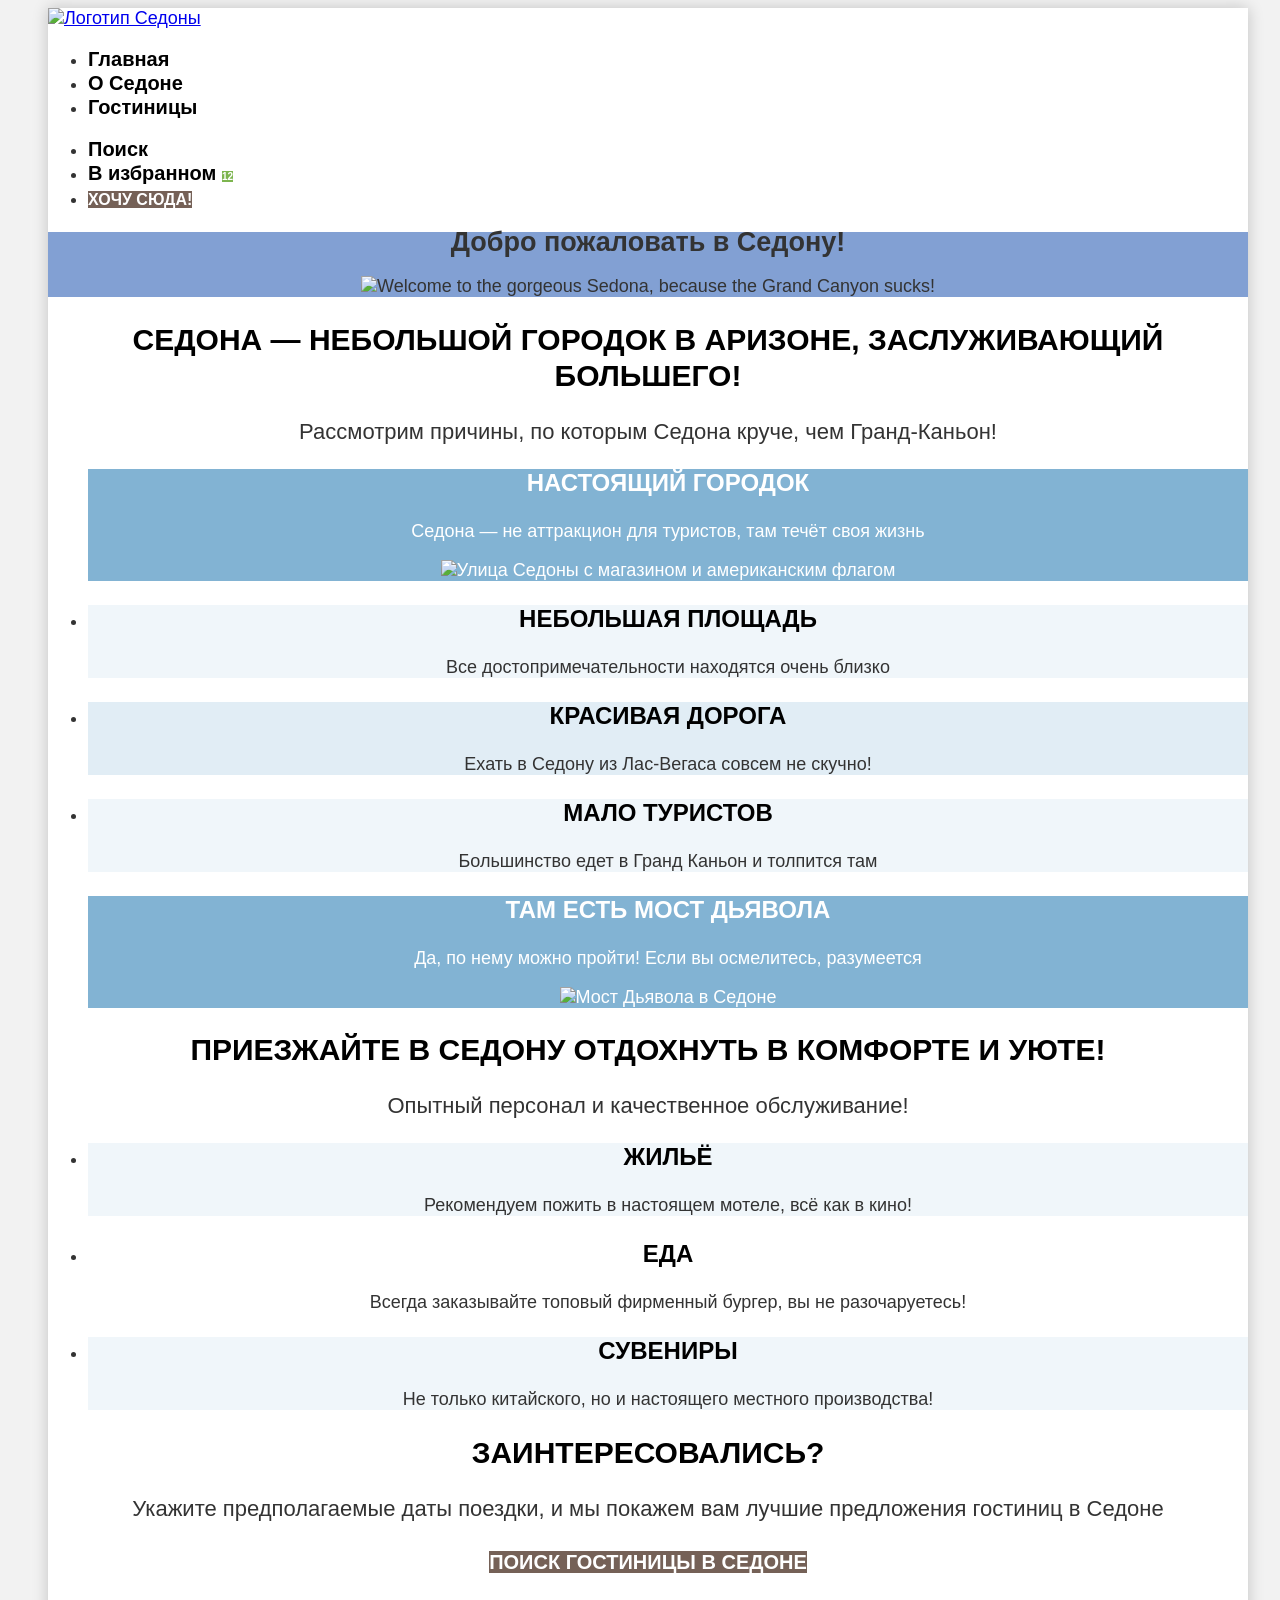
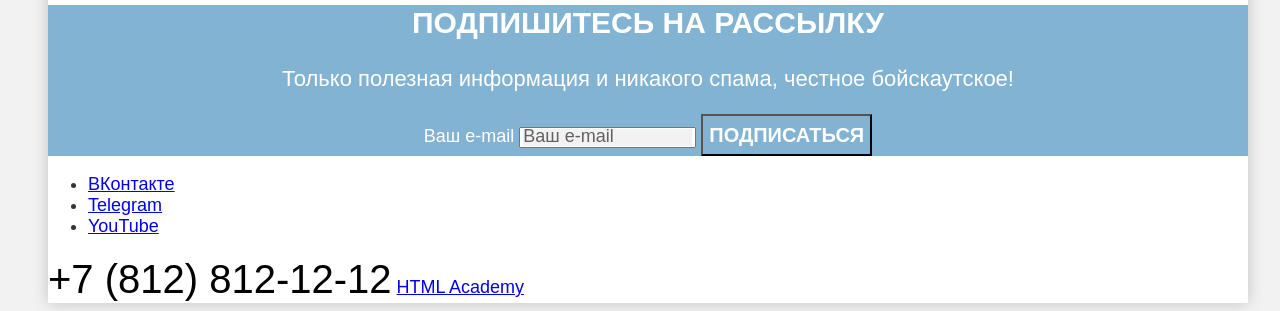
==== index.html @ 12166203 "Завершает базовую стилизацию всех страниц" ====
<!DOCTYPE html>
<html lang="ru">
  <head>
    <meta charset="utf-8">
    <title>Седона - небольшой город в Аризоне</title>
    <link rel="stylesheet" href="styles/styles.css">
  </head>
  <body>
  <div class="page-wrapper">
    <header class="main-header" data-test="header">
      <a class="logo" aria-current="page" href="index.html">
        <img src="images/logo.svg" width="140" height="70" alt="Логотип Седоны">
      </a>

      <nav class="main-nav">
        <ul class="main-nav-list">
          <li class="main-nav-item">
            <a class="main-nav-link main-nav-link-current" aria-current="page" href="#">Главная</a>
          </li>
          <li class="main-nav-item">
            <a class="main-nav-link" href="#">О Седоне</a>
          </li>
          <li class="main-nav-item">
            <a class="main-nav-link" href="catalog.html">Гостиницы</a>
          </li>
        </ul>

        <ul class="main-nav-list user-menu">
          <li class="main-nav-item">
            <a class="main-nav-link user-menu-search" href="#">
              <span class="visually-hidden">Поиск</span>
            </a>
          </li>
          <li class="main-nav-item">
            <a class="main-nav-link user-menu-favorites" href="#">
              <span class="visually-hidden">В избранном</span>
              <span class="favorites-count">12</span>
            </a>
          </li>
          <li class="main-nav-item">
            <a class="main-nav-link button" href="#">Хочу сюда!</a>
          </li>
        </ul>
      </nav>
    </header>

    <main data-test="main">
      <section class="hero" data-test="hero">
        <h1 class="visually-hidden">Добро пожаловать в Седону!</h1>
        <img class="hero-image" src="images/welcome.svg" width="458" height="352"
             alt="Welcome to the gorgeous Sedona, because the Grand Canyon sucks!">
      </section>

      <section class="advantages" data-test="advantages">
        <h2>Седона — небольшой городок в Аризоне, заслуживающий большего!</h2>
        <p class="advantages-main-description">
          Рассмотрим причины, по которым Седона круче, чем Гранд-Каньон!
        </p>

        <ul class="advantages-list">
          <li class="advantages-item advantages-item-accent">
            <h3 class="advantages-title">Настоящий городок</h3>
            <p class="advantages-description">
              Седона — не аттракцион для туристов, там течёт своя жизнь
            </p>
            <img class="advantages-image" src="images/advantage_1.jpg" width="800" height="385"
                 alt="Улица Седоны с магазином и американским флагом">
          </li>
          <li class="advantages-item">
            <h3 class="advantages-title">Небольшая площадь</h3>
            <p class="advantages-description">
              Все достопримечательности находятся очень близко
            </p>
          </li>
          <li class="advantages-item">
            <h3 class="advantages-title">Красивая дорога</h3>
            <p class="advantages-description">
              Ехать в Седону из Лас-Вегаса совсем не скучно!
            </p>
          </li>
          <li class="advantages-item">
            <h3 class="advantages-title">Мало туристов</h3>
            <p class="advantages-description">
              Большинство едет в Гранд Каньон и толпится там
            </p>
          </li>
          <li class="advantages-item advantages-item-accent">
            <h3 class="advantages-title">Там есть мост дьявола</h3>
            <p class="advantages-description">
              Да, по нему можно пройти! Если вы осмелитесь, разумеется
            </p>
            <img class="advantages-image" src="images/advantage_2.jpg" width="800" height="385"
                 alt="Мост Дьявола в Седоне">
          </li>
        </ul>
      </section>

      <section class="services">
        <h2>Приезжайте в Седону отдохнуть в комфорте и уюте!</h2>
        <p class="services-main-description">
          Опытный персонал и качественное обслуживание!
        </p>

        <ul class="services-list">
          <li class="services-item services-item-housing">
            <h3 class="services-title">Жильё</h3>
            <p class="services-description">
              Рекомендуем пожить в настоящем мотеле, всё как в кино!
            </p>
          </li>
          <li class="services-item services-item-food">
            <h3 class="services-title">Еда</h3>
            <p class="services-description">
              Всегда заказывайте топовый фирменный бургер, вы не разочаруетесь!
            </p>
          </li>
          <li class="services-item services-item-souvenirs">
            <h3 class="services-title">Сувениры</h3>
            <p class="services-description">
              Не только китайского, но и настоящего местного производства!
            </p>
          </li>
        </ul>
      </section>

      <section class="hotel-search" data-test="search">
        <h2>Заинтересовались?</h2>
        <p class="hotel-search-description">
          Укажите предполагаемые даты поездки, и мы покажем вам лучшие предложения гостиниц в Седоне
        </p>
        <a class="hotel-search-button button" href="#">Поиск гостиницы в Седоне</a>
      </section>
    </main>

    <footer class="main-footer" data-test="footer">
      <section class="newsletter" data-test="subscribe">
        <h2>Подпишитесь на рассылку</h2>
        <p class="newsletter-description">
          Только полезная информация и никакого спама, честное бойскаутское!
        </p>

        <form class="newsletter-form" action="https://echo.htmlacademy.ru/" method="post">
          <label class="visually-hidden" for="newsletter-email">Ваш e-mail</label>
          <input type="email" name="email" id="newsletter-email" placeholder="Ваш e-mail" required>
          <button class="newsletter-button button" type="submit">Подписаться</button>
        </form>
      </section>

      <ul class="footer-social-list">
        <li class="footer-social-item">
          <a class="footer-social-link footer-social-link-vk" href="https://vk.com/htmlacademy">
            <span class="visually-hidden">ВКонтакте</span>
          </a>
        </li>
        <li class="footer-social-item">
          <a class="footer-social-link footer-social-link-telegram" href="https://t.me/htmlacademy">
            <span class="visually-hidden">Telegram</span>
          </a>
        </li>
        <li class="footer-social-item">
          <a class="footer-social-link footer-social-link-youtube" href="https://www.youtube.com/user/htmlacademyru">
            <span class="visually-hidden">YouTube</span>
          </a>
        </li>
      </ul>

      <a class="footer-phone" href="tel:+78128121212">+7 (812) 812-12-12</a>
      <a class="footer-logo" href="https://htmlacademy.ru/intensive/htmlcss">
        <span class="visually-hidden">HTML Academy</span>
      </a>
    </footer>
  </div>
  </body>
</html>
---- styles/styles.css ----
@font-face {
  font-family: "PT Sans";
  font-style: normal;
  font-weight: 400;
  src: url("../fonts/ptsans-400.woff2") format("woff2");
  font-display: swap;
}

@font-face {
  font-family: "PT Sans";
  font-style: normal;
  font-weight: 700;
  src: url("../fonts/ptsans-700.woff2") format("woff2");
  font-display: swap;
}

body {
  padding: 0 40px;
  font-family: "PT Sans", sans-serif;
  font-size: 18px;
  line-height: 21px;
  color: #333333;
  background-color: #F2F2F2;
}

.page-wrapper {
  width: 1200px;
  margin: 0 auto;
  background-color: #FFFFFF;
  box-shadow: 0 0 15px 0 #00000033;
}

.main-nav-link {
  font-size: 20px;
  line-height: 24px;
  font-weight: 700;
  color: #000000;
  text-decoration: none;
}

.favorites-count {
  font-size: 10px;
  color: #FFFFFF;
  background-color: #7DB54F;
}

.button {
  font-family: inherit;
  font-size: 16px;
  line-height: 20px;
  font-weight: 700;
  text-align: center;
  color: #FFFFFF;
  background-color: #756157;
  text-transform: uppercase;
  text-decoration: none;
}

.hero {
  text-align: center;
  background-color: #82A0D3;
  background-image:
    url("../images/hero_devider.svg"),
    url("../images/hero_background.jpg");
  background-size: 100% auto, cover;
  background-repeat: no-repeat;
  background-position:
    left bottom,
    left top;
}

.advantages {
  text-align: center;
}

.advantages h2 {
  font-size: 30px;
  line-height: 36px;
  text-transform: uppercase;
  color: #000000;
}

.advantages-title {
  font-size: 24px;
  line-height: 28px;
  text-transform: uppercase;
  color: #000000;
}

.advantages-main-description {
  font-size: 22px;
  line-height: 26px;
}

.advantages-item {
  background-color: rgba(131, 179, 211, 0.12);
}

.advantages-item:nth-child(odd) {
  background-color: rgba(131, 179, 211, 0.24);
}

.advantages-item.advantages-item-accent {
  color: #FFFFFF;
  background-color: #82B3D3;
}

.advantages-item-accent .advantages-title{
  color: #FFFFFF;
}

.services {
  text-align: center;
}

.services h2 {
  font-size: 30px;
  line-height: 36px;
  text-transform: uppercase;
  color: #000000;
}

.services-main-description {
  font-size: 22px;
  line-height: 26px;
}

.services-item:nth-child(odd) {
  background-color: rgba(131, 179, 211, 0.12);
}

.services-title {
  font-size: 24px;
  line-height: 28px;
  text-transform: uppercase;
  color: #000000;
}

.hotel-search {
  text-align: center;
}

.hotel-search h2 {
  font-size: 30px;
  line-height: 36px;
  text-transform: uppercase;
  color: #000000;
}

.hotel-search-description {
  font-size: 22px;
  line-height: 26px;
}

.hotel-search-button {
  font-size: 20px;
  line-height: 36px;
}

.newsletter {
  text-align: center;
  color: #FFFFFF;
  background-color: #82B3D3;
  background-image: url("../images/subscribe_background.jpg");
  background-size: cover;
  background-repeat: no-repeat;
  background-position: center center;
}

.newsletter h2 {
  font-size: 30px;
  line-height: 36px;
  text-transform: uppercase;
}

.newsletter-description {
  font-size: 22px;
  line-height: 26px;
}

.newsletter-button {
  font-size: 20px;
  line-height: 36px;
  background-color: #82B3D3;
}

.newsletter-form input[type="email"] {
  font-family: "PT Sans", sans-serif;
}
.newsletter-form input[type="email"]::placeholder {
  font-family: "PT Sans", sans-serif;
  font-size: 18px;
  line-height: 24px;
  color: rgba(0, 0, 0, 0.6);
  background-color: #F2F2F2;
}

.footer-phone {
  font-size: 40px;
  line-height: 48px;
  color: #000000;
  text-decoration: none;
}

.catalog-header {
  color: #FFFFFF;
  background-color: #82B3D3;
  background-image: url("../images/filter_background.jpg");
  background-size: cover;
  background-repeat: no-repeat;
  background-position: center center;
}

.catalog-title {
  font-size: 60px;
  line-height: 78px;
}

.breadcrumbs-link {
  font-size: 16px;
  color: inherit;
  text-decoration: none;
}

.filter-title {
  font-size: 20px;
  line-height: 24px;
  font-weight: 700;
  text-transform: capitalize;
}

.filter-item {
  font-size: 18px;
  line-height: 23px;
}

.price-inputs input[type="number"] {
  font-weight: 700;
  font-size: 18px;
  line-height: 24px;
}

.price-label-from,
.price-label-to {
  font-size: 18px;
  line-height: 24px;
  color: rgba(0, 0, 0, 0.3);
}

.catalog-filter-button {
  background-color: #82B3D3;
}

.catalog-filter-reset {
  background-color: transparent;
}

.catalog-result {
  font-size: 30px;
  line-height: 36px;
  font-weight: 700;
  text-transform: uppercase;
  color: #000000;
}

.catalog-sort {
  font-family: inherit;
  font-size: inherit;
  line-height: inherit;
  color: inherit;
  background-color: #FFFFFF;
}

.hotel-link {
  color: #000000;
  text-decoration: none;
}

.hotel-title {
  font-size: 24px;
  line-height: 28px;
}

.hotel-favorite {
  background-color: #82B3D3;
}

.hotel-favorite-added {
  background-color: #7DB54F;
}

.hotel-rating {
  font-size: 16px;
  line-height: 20px;
  text-transform: uppercase;
  background-color: #F2F2F2;
}

.pagination-link {
  font-size: 20px;
  line-height: 36px;
  font-weight: 700;
  color: #FFFFFF;
  text-decoration: none;
  background-color: #82B3D3;
}

.pagination-current .pagination-link {
  color: #000000;
  background-color: #F2F2F2;
}

.catalog-footer .newsletter {
  background-color: transparent;
  background-image: none;
}

.catalog-footer h2 {
  color: #000000;
}

.catalog-footer .newsletter-description {
  color: #333333;
}
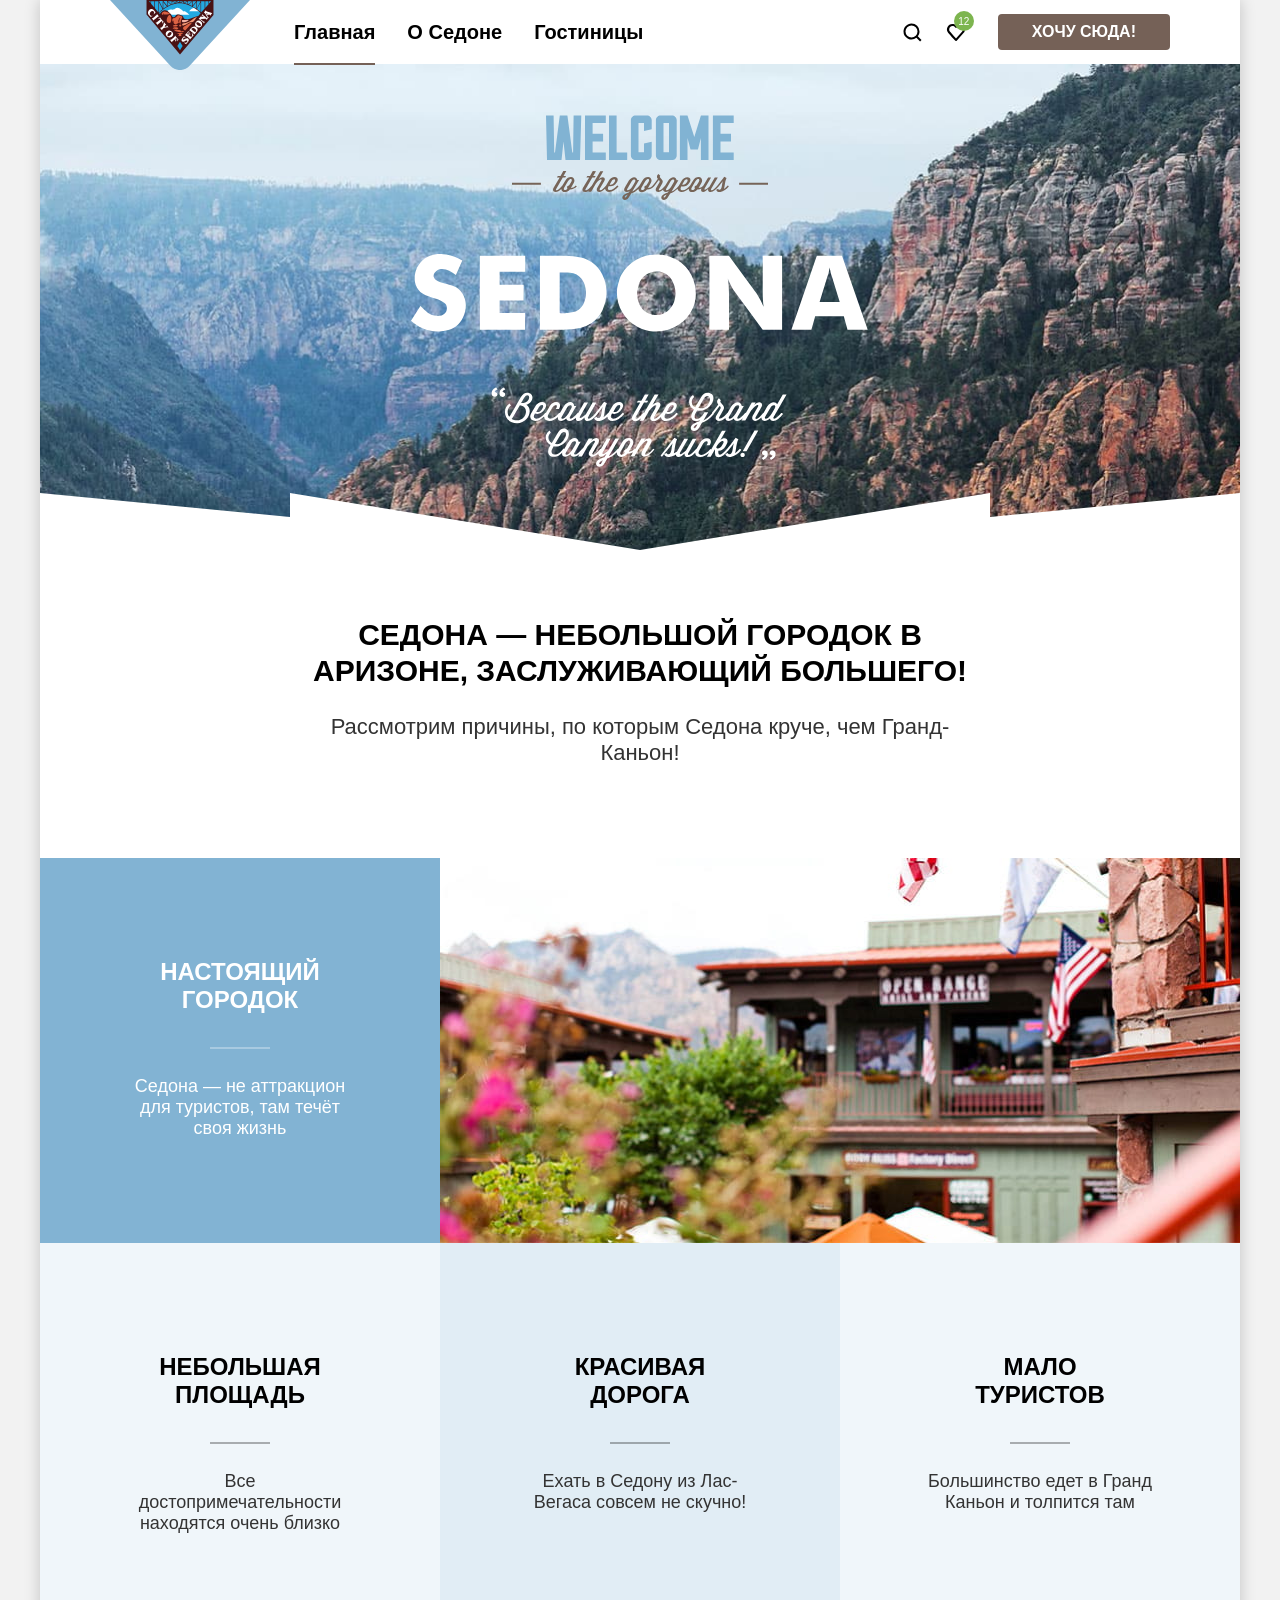
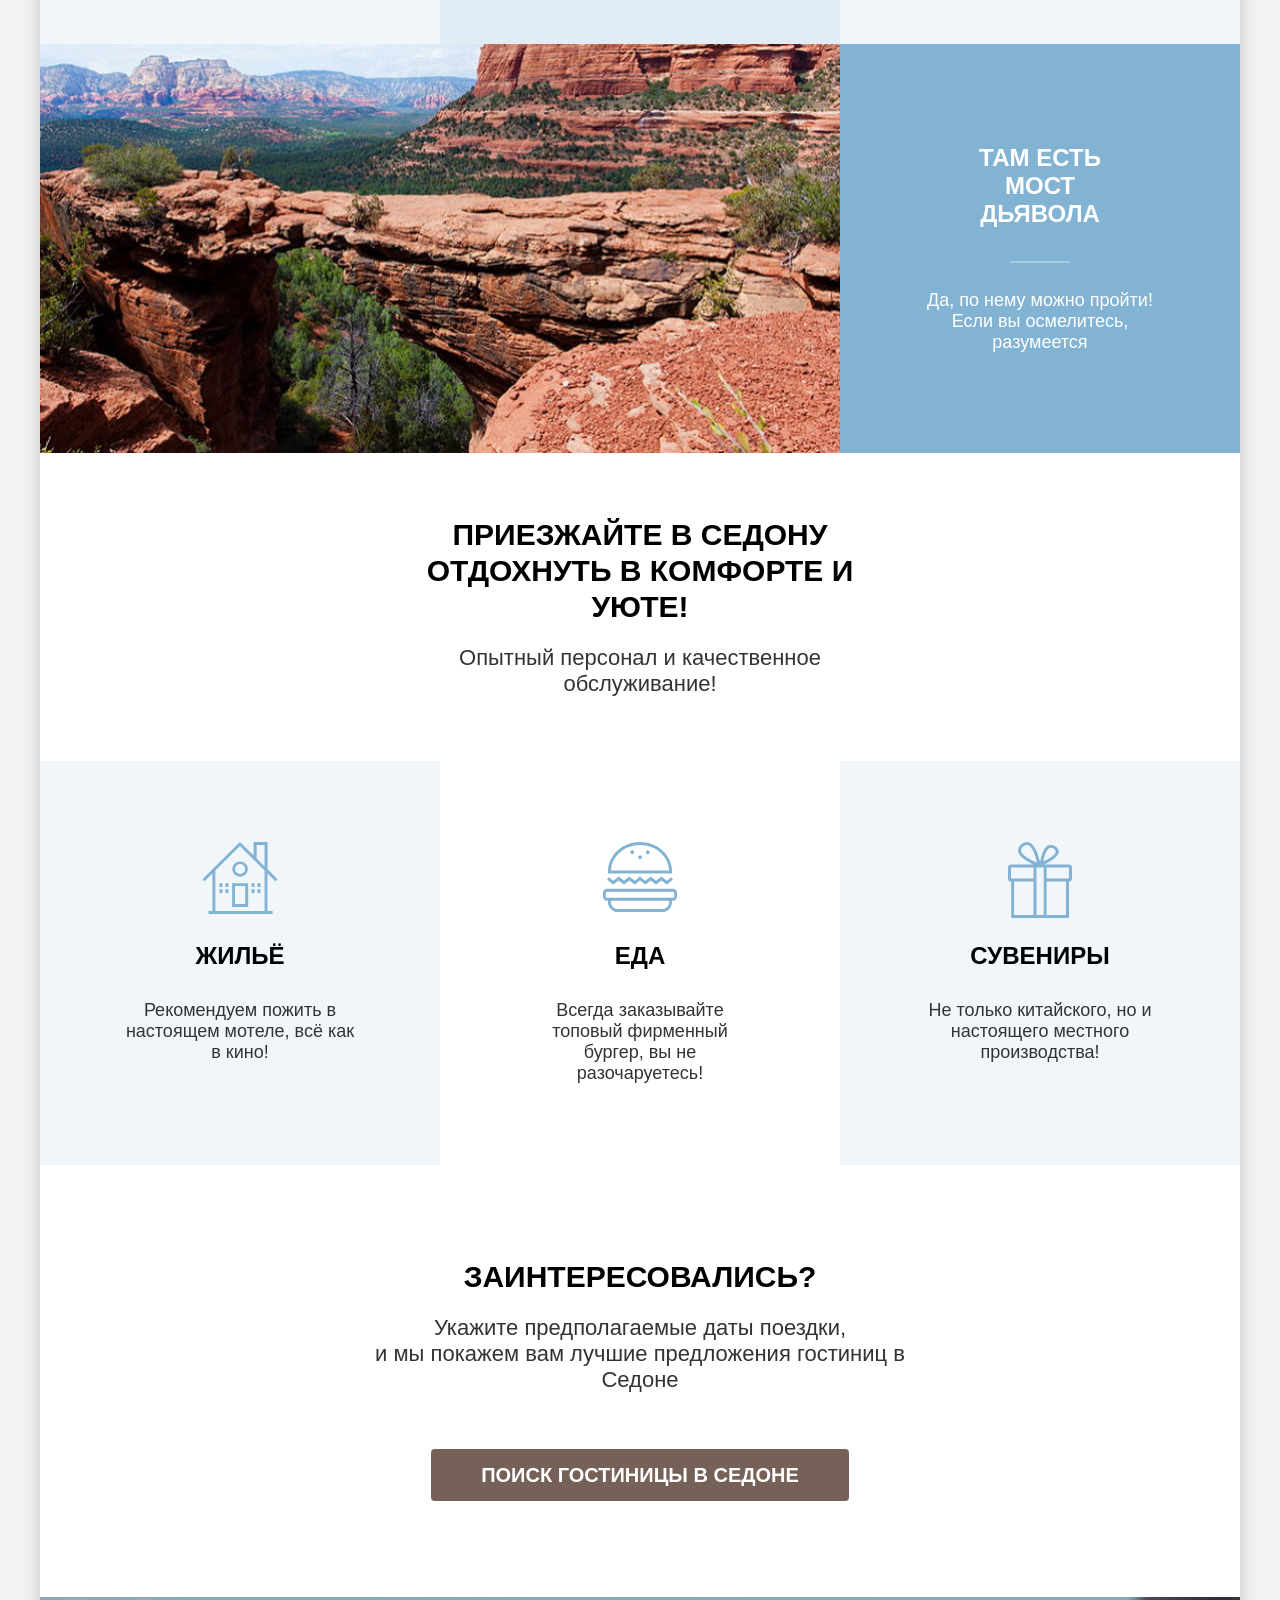
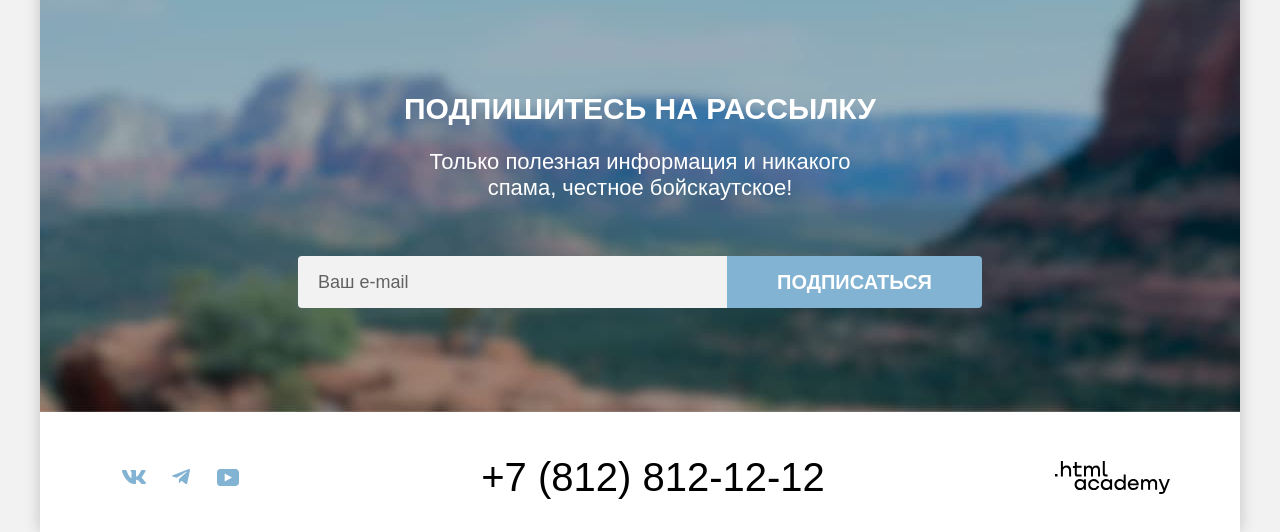
==== commit 22f12c74: "Merge pull request #1 from dmitry-buyan/master" ====
--- a/index.html
+++ b/index.html
@@ -1,19 +1,21 @@
 <!DOCTYPE html>
 <html lang="ru">
-  <head>
-    <meta charset="utf-8">
-    <title>Седона - небольшой город в Аризоне</title>
-    <link rel="stylesheet" href="styles/styles.css">
-  </head>
-  <body>
+<head>
+  <meta charset="utf-8">
+  <title>Седона - небольшой город в Аризоне</title>
+  <link rel="icon" href="favicon.ico">
+  <link rel="icon" type="image/png" sizes="32x32" href="images/favicon.png">
+  <link rel="stylesheet" href="styles/styles.css">
+</head>
+<body>
   <div class="page-wrapper">
     <header class="main-header" data-test="header">
-      <a class="logo" aria-current="page" href="index.html">
+      <a class="logo" href="index.html">
         <img src="images/logo.svg" width="140" height="70" alt="Логотип Седоны">
       </a>
 
       <nav class="main-nav">
-        <ul class="main-nav-list">
+        <ul class="main-nav-list nav-menu">
           <li class="main-nav-item">
             <a class="main-nav-link main-nav-link-current" aria-current="page" href="#">Главная</a>
           </li>
@@ -26,96 +28,104 @@
         </ul>
 
         <ul class="main-nav-list user-menu">
-          <li class="main-nav-item">
-            <a class="main-nav-link user-menu-search" href="#">
+          <li class="user-menu-item">
+            <a class="user-menu-link user-menu-link-search" href="#">
               <span class="visually-hidden">Поиск</span>
             </a>
           </li>
-          <li class="main-nav-item">
-            <a class="main-nav-link user-menu-favorites" href="#">
+          <li class="user-menu-item">
+            <a class="user-menu-link user-menu-link-favorites" href="#">
               <span class="visually-hidden">В избранном</span>
               <span class="favorites-count">12</span>
             </a>
           </li>
-          <li class="main-nav-item">
-            <a class="main-nav-link button" href="#">Хочу сюда!</a>
+          <li class="user-menu-item">
+            <a class="user-menu-link user-menu-button button" href="#">Хочу
+              сюда!</a>
           </li>
         </ul>
       </nav>
     </header>
 
-    <main data-test="main">
+    <main class="main-container" data-test="main">
       <section class="hero" data-test="hero">
         <h1 class="visually-hidden">Добро пожаловать в Седону!</h1>
-        <img class="hero-image" src="images/welcome.svg" width="458" height="352"
-             alt="Welcome to the gorgeous Sedona, because the Grand Canyon sucks!">
+        <img class="hero-image" src="images/welcome.svg" width="458" height="352" alt="Добро пожаловать в Седону">
       </section>
 
       <section class="advantages" data-test="advantages">
-        <h2>Седона — небольшой городок в Аризоне, заслуживающий большего!</h2>
-        <p class="advantages-main-description">
-          Рассмотрим причины, по которым Седона круче, чем Гранд-Каньон!
-        </p>
+        <div class="advantages-intro-container">
+          <h2 class="advantages-title">Седона — небольшой городок в Аризоне,
+            заслуживающий большего!</h2>
+          <p class="advantages-main-description">
+            Рассмотрим причины, по которым Седона круче, чем Гранд-Каньон!
+          </p>
+        </div>
 
         <ul class="advantages-list">
           <li class="advantages-item advantages-item-accent">
-            <h3 class="advantages-title">Настоящий городок</h3>
-            <p class="advantages-description">
-              Седона — не аттракцион для туристов, там течёт своя жизнь
-            </p>
-            <img class="advantages-image" src="images/advantage_1.jpg" width="800" height="385"
-                 alt="Улица Седоны с магазином и американским флагом">
+            <div class="advantages-item-column">
+              <h3 class="advantages-subtitle">Настоящий городок</h3>
+              <p class="advantages-description">
+                Седона — не аттракцион для туристов, там течёт своя жизнь
+              </p>
+            </div>
+            <img class="advantages-image" src="images/advantage_1.jpg" width="800" height="385" alt="Улица Седоны с магазином и американским флагом">
           </li>
           <li class="advantages-item">
-            <h3 class="advantages-title">Небольшая площадь</h3>
+            <h3 class="advantages-subtitle">Небольшая площадь</h3>
             <p class="advantages-description">
               Все достопримечательности находятся очень близко
             </p>
           </li>
           <li class="advantages-item">
-            <h3 class="advantages-title">Красивая дорога</h3>
+            <h3 class="advantages-subtitle">Красивая дорога</h3>
             <p class="advantages-description">
               Ехать в Седону из Лас-Вегаса совсем не скучно!
             </p>
           </li>
           <li class="advantages-item">
-            <h3 class="advantages-title">Мало туристов</h3>
+            <h3 class="advantages-subtitle">Мало туристов</h3>
             <p class="advantages-description">
               Большинство едет в Гранд Каньон и толпится там
             </p>
           </li>
           <li class="advantages-item advantages-item-accent">
-            <h3 class="advantages-title">Там есть мост дьявола</h3>
-            <p class="advantages-description">
-              Да, по нему можно пройти! Если вы осмелитесь, разумеется
-            </p>
-            <img class="advantages-image" src="images/advantage_2.jpg" width="800" height="385"
-                 alt="Мост Дьявола в Седоне">
+            <div class="advantages-item-column advantages-item-column-reverse">
+              <h3 class="advantages-subtitle">Там есть мост дьявола</h3>
+              <p class="advantages-description">
+                Да, по нему можно пройти! Если вы осмелитесь, разумеется
+              </p>
+            </div>
+            <img class="advantages-image" src="images/advantage_2.jpg" width="800" height="385" alt="Мост Дьявола в Седоне">
           </li>
         </ul>
       </section>
 
       <section class="services">
-        <h2>Приезжайте в Седону отдохнуть в комфорте и уюте!</h2>
-        <p class="services-main-description">
-          Опытный персонал и качественное обслуживание!
-        </p>
+        <div class="services-intro-container">
+          <h2 class="services-title">Приезжайте в Седону отдохнуть в комфорте и
+            уюте!</h2>
+          <p class="services-main-description">
+            Опытный персонал и качественное обслуживание!
+          </p>
+        </div>
 
         <ul class="services-list">
-          <li class="services-item services-item-housing">
-            <h3 class="services-title">Жильё</h3>
+          <li class="services-item">
+            <h3 class="services-subtitle services-subtitle-housing">Жильё</h3>
             <p class="services-description">
               Рекомендуем пожить в настоящем мотеле, всё как в кино!
             </p>
           </li>
-          <li class="services-item services-item-food">
-            <h3 class="services-title">Еда</h3>
+          <li class="services-item">
+            <h3 class="services-subtitle services-subtitle-food">Еда</h3>
             <p class="services-description">
               Всегда заказывайте топовый фирменный бургер, вы не разочаруетесь!
             </p>
           </li>
-          <li class="services-item services-item-souvenirs">
-            <h3 class="services-title">Сувениры</h3>
+          <li class="services-item">
+            <h3 class="services-subtitle services-subtitle-gift">Сувениры</h3>
             <p class="services-description">
               Не только китайского, но и настоящего местного производства!
             </p>
@@ -123,42 +133,60 @@
         </ul>
       </section>
 
-      <section class="hotel-search" data-test="search">
-        <h2>Заинтересовались?</h2>
-        <p class="hotel-search-description">
-          Укажите предполагаемые даты поездки, и мы покажем вам лучшие предложения гостиниц в Седоне
+      <section class="search" data-test="search">
+        <h2 class="search-title">Заинтересовались?</h2>
+        <p class="search-description">
+          Укажите предполагаемые даты поездки,<br> и мы покажем вам лучшие
+          предложения гостиниц в Седоне
         </p>
-        <a class="hotel-search-button button" href="#">Поиск гостиницы в Седоне</a>
+        <button class="search-button button" type="button" onclick="modal_search.showModal()">
+          Поиск гостиницы в Седоне
+        </button>
+      </section>
+
+      <section class="newsletter" data-test="subscribe">
+        <div class="newsletter-intro-container">
+          <h2 class="newsletter-title">Подпишитесь на рассылку</h2>
+          <p class="newsletter-description">
+            Только полезная информация и никакого спама, честное бойскаутское!
+          </p>
+        </div>
+
+        <form class="newsletter-form" action="https://echo.htmlacademy.ru/" method="post">
+          <label class="visually-hidden" for="newsletter-email">Ваш
+            e-mail</label>
+          <input class="newsletter-email-field" type="email" name="email" id="newsletter-email" placeholder="Ваш e-mail" required>
+          <button class="newsletter-button button" type="submit">Подписаться
+          </button>
+        </form>
       </section>
     </main>
 
-    <footer class="main-footer" data-test="footer">
-      <section class="newsletter" data-test="subscribe">
-        <h2>Подпишитесь на рассылку</h2>
-        <p class="newsletter-description">
-          Только полезная информация и никакого спама, честное бойскаутское!
-        </p>
-
-        <form class="newsletter-form" action="https://echo.htmlacademy.ru/" method="post">
-          <label class="visually-hidden" for="newsletter-email">Ваш e-mail</label>
-          <input type="email" name="email" id="newsletter-email" placeholder="Ваш e-mail" required>
-          <button class="newsletter-button button" type="submit">Подписаться</button>
-        </form>
-      </section>
-
-      <ul class="footer-social-list">
-        <li class="footer-social-item">
-          <a class="footer-social-link footer-social-link-vk" href="https://vk.com/htmlacademy">
+    <footer class="footer" data-test="footer">
+      <ul class="social">
+        <li class="social-item">
+          <a class="social-link" href="https://vk.com/htmlacademy">
+            <svg class="social-icon" aria-hidden="true" focusable="false" xmlns="http://www.w3.org/2000/svg" width="24" height="14" fill="currentColor" viewBox="0 0 24 14">
+              <path fill-rule="evenodd" d="M23.45.95c.17-.55 0-.95-.8-.95h-2.62c-.67 0-.98.35-1.14.73 0 0-1.34 3.2-3.23 5.27-.61.6-.89.8-1.22.8-.17 0-.42-.2-.42-.74V.95c0-.66-.18-.95-.74-.95H9.15c-.42 0-.67.3-.67.6 0 .61.95.76 1.05 2.5v3.8c0 .84-.16.99-.5.99-.88 0-3.05-3.21-4.33-6.89-.25-.71-.5-1-1.17-1H.9C.15 0 0 .35 0 .73c0 .68.89 4.07 4.14 8.55C6.32 12.34 9.38 14 12.16 14c1.67 0 1.88-.37 1.88-1v-2.32c0-.73.16-.88.69-.88.38 0 1.05.2 2.61 1.67C19.11 13.22 19.4 14 20.41 14h2.62c.75 0 1.13-.37.91-1.1-.24-.72-1.09-1.77-2.21-3.02-.62-.7-1.53-1.47-1.81-1.86-.4-.49-.28-.7 0-1.14 0 0 3.2-4.43 3.53-5.93" clip-rule="evenodd"/>
+            </svg>
             <span class="visually-hidden">ВКонтакте</span>
           </a>
         </li>
-        <li class="footer-social-item">
-          <a class="footer-social-link footer-social-link-telegram" href="https://t.me/htmlacademy">
+
+        <li class="social-item">
+          <a class="social-link" href="https://t.me/htmlacademy">
+            <svg class="social-icon" aria-hidden="true" focusable="false" xmlns="http://www.w3.org/2000/svg" width="18" height="16" fill="currentColor" viewBox="0 0 18 16">
+              <path d="M16.79.1.84 6.25c-1.09.43-1.08 1.04-.2 1.31l4.1 1.28 9.47-5.98c.44-.27.85-.12.52.18L7.05 9.96l-.28 4.22c.41 0 .6-.19.83-.41l1.99-1.93 4.13 3.05c.77.42 1.31.2 1.5-.7l2.72-12.8c.28-1.12-.43-1.62-1.16-1.3"/>
+            </svg>
             <span class="visually-hidden">Telegram</span>
           </a>
         </li>
-        <li class="footer-social-item">
-          <a class="footer-social-link footer-social-link-youtube" href="https://www.youtube.com/user/htmlacademyru">
+
+        <li class="social-item">
+          <a class="social-link" href="https://www.youtube.com/user/htmlacademyru">
+            <svg class="social-icon" aria-hidden="true" focusable="false" xmlns="http://www.w3.org/2000/svg" width="22" height="17" fill="currentColor" viewBox="0 0 22 17">
+              <path d="M18.6 0H3.18C1.31 0 0 1.6 0 3.4v10.1C0 15.4 1.31 17 3.17 17h15.66c1.64 0 3.17-1.6 3.17-3.4V3.4C21.78 1.6 20.47 0 18.6 0M7.67 12.54V4.46L15 8.5z"/>
+            </svg>
             <span class="visually-hidden">YouTube</span>
           </a>
         </li>
@@ -166,9 +194,100 @@
 
       <a class="footer-phone" href="tel:+78128121212">+7 (812) 812-12-12</a>
       <a class="footer-logo" href="https://htmlacademy.ru/intensive/htmlcss">
+        <svg class="footer-logo-icon" role="img" aria-label="логотип HTML Academy" aria-hidden="true" focusable="false" xmlns="http://www.w3.org/2000/svg" width="115" height="33" fill="currentColor" viewBox="0 0 115 33">
+          <path d="M0 12.9v2.6h2.5v-2.6zM11.6 4.5c-1.6 0-2.8.7-3.6 1.7h-.1V0h-2v15.5h2v-5.3c0-2.1 1.3-3.6 3.3-3.6 1.8 0 2.9 1.4 2.9 3.2v5.7h2V9.4c.1-3-1.8-4.9-4.5-4.9M26.6 4.8h-4.8V1.1h-2v3.8h-1.9v2h1.9v6c0 1.7 1 2.7 2.7 2.7h4.1v-2h-3.7c-.7 0-1.1-.4-1.1-1.1V6.8h4.8zM41.1 4.6c-1.6 0-2.9.8-3.5 2.1h-.1c-.6-1.2-1.8-2.1-3.4-2.1-1.4 0-2.5.8-3.1 1.8h-.1V4.8H29v10.6h2V10c0-2 1-3.5 2.6-3.5 1.5 0 2.4 1 2.4 2.6v6.3h2V9.8c0-2.4 1.4-3.3 2.6-3.3 1.5 0 2.4 1 2.4 2.6v6.3h2V8.9c.1-2.5-1.4-4.3-3.9-4.3M47.8 12.7c0 1.7 1 2.7 2.8 2.7h2v-2h-1.7c-.7 0-1.1-.4-1.1-1.1V0h-2zM28.9 19.7c-.9-1.1-2.2-1.8-3.9-1.8-3.1 0-5.4 2.3-5.4 5.6s2.3 5.6 5.4 5.6c1.8 0 3-.8 3.8-1.9h.1v1.6h2V18.2h-2zm-3.6 7.4c-2.2 0-3.6-1.6-3.6-3.6s1.4-3.6 3.6-3.6 3.6 1.6 3.6 3.6c0 1.9-1.4 3.6-3.6 3.6M44.2 22c-.5-2.4-2.6-4.1-5.4-4.1a5.4 5.4 0 0 0-5.6 5.6c0 3.1 2.2 5.6 5.6 5.6 2.8 0 4.9-1.8 5.4-4.2h-2.1a3.4 3.4 0 0 1-3.3 2.3c-2.2 0-3.6-1.6-3.6-3.6s1.4-3.6 3.6-3.6c1.6 0 2.8 1 3.3 2.2h2.1zM55.1 19.7c-.9-1.1-2.2-1.8-3.9-1.8-3.1 0-5.4 2.3-5.4 5.6s2.3 5.6 5.4 5.6c1.8 0 3-.8 3.8-1.9h.1v1.6h2V18.2h-2zm-3.6 7.4c-2.2 0-3.6-1.6-3.6-3.6s1.4-3.6 3.6-3.6 3.6 1.6 3.6 3.6c0 1.9-1.5 3.6-3.6 3.6M68.7 19.8c-.9-1.1-2.2-1.9-3.9-1.9-3.1 0-5.4 2.3-5.4 5.6s2.2 5.6 5.4 5.6c1.7 0 3-.8 3.8-1.8h.1v1.5h2V13.4h-2zm-3.6 7.3c-2.2 0-3.6-1.6-3.6-3.6s1.4-3.6 3.6-3.6 3.6 1.6 3.6 3.6c-.1 2-1.5 3.6-3.6 3.6M78.3 17.9c-3.3 0-5.5 2.5-5.5 5.6 0 3 2.1 5.6 5.5 5.6 2.5 0 4.5-1.3 5.2-3.6h-2.1c-.5 1-1.6 1.6-3 1.6-1.9 0-3.3-1.3-3.4-2.9h8.8c.2-3.6-2-6.3-5.5-6.3m0 1.9c1.7 0 3 1 3.3 2.6h-6.5c.3-1.5 1.5-2.6 3.2-2.6M98.2 17.9c-1.6 0-2.9.8-3.6 2h-.1c-.6-1.2-1.8-2-3.4-2-1.4 0-2.5.7-3.1 1.8v-1.5h-1.9v10.6h2v-5.4c0-2 1-3.4 2.6-3.5 1.5 0 2.4 1 2.4 2.6v6.3h2v-5.6c0-2.4 1.4-3.3 2.6-3.3 1.5 0 2.4 1 2.4 2.6v6.3h2v-6.5c.1-2.6-1.4-4.4-3.9-4.4M109.4 27l-3.6-8.9h-2.2l4.8 11.6c-.3.9-.7 1.2-1.7 1.2h-2.5v2h2.5c1.8 0 2.8-.8 3.5-2.6l4.7-12.2h-2.1z"/>
+        </svg>
         <span class="visually-hidden">HTML Academy</span>
       </a>
     </footer>
+
+    <dialog class="modal" id="modal_search">
+      <div class="modal-container">
+        <button class="modal-close-button" type="button" onclick="modal_search.close()">
+          <span class="visually-hidden">Закрыть</span>
+        </button>
+        <section class="modal-content">
+          <h2 class="modal-title">Поиск гостиницы в Седоне</h2>
+          <form class="modal-form" method="post" action="https://echo.htmlacademy.ru">
+            <fieldset class="modal-row">
+              <div class="modal-field">
+                <label class="modal-form-label" for="checkin">Дата
+                  заезда:</label>
+                <input class="modal-date-input" type="text" id="checkin" name="checkin" placeholder="Укажите дату" autofocus required>
+                <button class="modal-date-button" type="button" aria-label="Выбрать дату"></button>
+              </div>
+              <p class="modal-message modal-message-error">Мы не можем отправить
+                вас в прошлое.</p>
+            </fieldset>
+
+            <fieldset class="modal-row">
+              <div class="modal-field">
+                <label class="modal-form-label" for="checkout">Дата
+                  выезда:</label>
+                <input class="modal-date-input" type="text" id="checkout" name="checkout" placeholder="Укажите дату" required>
+                <button class="modal-date-button" type="button" aria-label="Выбрать дату"></button>
+              </div>
+              <p class="modal-message">На эти даты есть свободные номера. Пока
+                есть.</p>
+            </fieldset>
+
+            <fieldset class="modal-row modal-row-adults">
+              <label class="modal-form-label" for="adults">Взрослые:</label>
+              <div class="modal-field modal-field-count">
+                <button class="modal-counter-button modal-counter-button-minus" type="button">
+                  <svg class="modal-counter-button-icon" xmlns="http://www.w3.org/2000/svg" width="14" height="2" fill="none" viewBox="0 0 14 2">
+                    <path d="M0 0v2h14V0z"/>
+                  </svg>
+                  <span class="visually-hidden">Уменьшить</span>
+                </button>
+                <input class="modal-amount-input" type="number" id="adults" name="adults" value="2" min="1" required>
+                <button class="modal-counter-button modal-counter-button-plus" type="button">
+                  <svg class="modal-counter-button-icon" xmlns="http://www.w3.org/2000/svg" width="14" height="14" fill="none" viewBox="0 0 14 14">
+                    <path d="M14 6H8V0H6v6H0v2h6v6h2V8h6z"/>
+                  </svg>
+                  <span class="visually-hidden">Увеличить</span>
+                </button>
+              </div>
+            </fieldset>
+
+            <fieldset class="modal-row modal-row-children">
+              <div class="modal-form-label modal-form-label-icon">
+                <label class="modal-form-label" for="children">Дети:</label>
+                <span class="tooltip">
+                  <button class="tooltip-toggle" type="button" aria-labelledby="tooltip-label-date">
+                    <svg class="tooltip-icon" xmlns="http://www.w3.org/2000/svg" width="26" height="26" fill="none" viewBox="0 0 26 26">
+                      <circle cx="13" cy="13" r="13" fill="#83b3d3"/>
+                      <path fill="#fff" fill-rule="evenodd" d="M12 7h2v2h-2zm2 12h-2v-9h2z" clip-rule="evenodd"/>
+                    </svg>
+                  </button>
+                  <span class="tooltip-text" role="tooltip" id="tooltip-label-date">
+                    Укажите количество детей, которые будут с вами, возраст которых от 6 до 18 лет. Дети до 6 лет размещаются бесплатно.
+                  </span>
+                </span>
+              </div>
+              <div class="modal-field modal-field-count">
+                <button class="modal-counter-button modal-counter-button-minus" type="button">
+                  <svg class="modal-counter-button-icon" xmlns="http://www.w3.org/2000/svg" width="14" height="2" fill="none" viewBox="0 0 14 2">
+                    <path d="M0 0v2h14V0z"/>
+                  </svg>
+                  <span class="visually-hidden">Уменьшить</span>
+                </button>
+                <input class="modal-amount-input" type="number" id="children" name="children" value="2" min="0" required>
+                <button class="modal-counter-button modal-counter-button-plus" type="button">
+                  <svg class="modal-counter-button-icon" xmlns="http://www.w3.org/2000/svg" width="14" height="14" fill="none" viewBox="0 0 14 14">
+                    <path d="M14 6H8V0H6v6H0v2h6v6h2V8h6z"/>
+                  </svg>
+                  <span class="visually-hidden">Увеличить</span>
+                </button>
+              </div>
+            </fieldset>
+
+            <button class="button modal-submit-button" type="submit">Найти
+            </button>
+          </form>
+        </section>
+      </div>
+    </dialog>
   </div>
-  </body>
+</body>
 </html>
--- a/styles/styles.css
+++ b/styles/styles.css
@@ -14,37 +14,47 @@
   font-display: swap;
 }
 
+html {
+  height: 100%;
+}
+
 body {
-  padding: 0 40px;
+  min-width: 1280px;
+  margin: 0;
+  height: 100%;
   font-family: "PT Sans", sans-serif;
   font-size: 18px;
   line-height: 21px;
   color: #333333;
   background-color: #F2F2F2;
-}
-
-.page-wrapper {
-  width: 1200px;
-  margin: 0 auto;
-  background-color: #FFFFFF;
-  box-shadow: 0 0 15px 0 #00000033;
-}
-
-.main-nav-link {
-  font-size: 20px;
-  line-height: 24px;
-  font-weight: 700;
-  color: #000000;
-  text-decoration: none;
-}
-
-.favorites-count {
-  font-size: 10px;
-  color: #FFFFFF;
-  background-color: #7DB54F;
+  overflow-wrap: break-word;
+}
+
+.visually-hidden {
+  position: absolute;
+  width: 1px;
+  height: 1px;
+  margin: -1px;
+  border: 0;
+  padding: 0;
+  white-space: nowrap;
+  -webkit-clip-path: inset(100%);
+  clip-path: inset(100%);
+  clip: rect(0 0 0 0);
+  overflow: hidden;
+}
+
+img {
+  max-width: 100%;
+  height: auto;
 }
 
 .button {
+  display: inline-block;
+  -webkit-appearance: none;
+  -moz-appearance: none;
+  appearance: none;
+  padding: 8px;
   font-family: inherit;
   font-size: 16px;
   line-height: 20px;
@@ -54,9 +64,275 @@
   background-color: #756157;
   text-transform: uppercase;
   text-decoration: none;
+  border: none;
+  border-radius: 4px;
+  cursor: pointer;
+  -webkit-transition:
+    background-color 0.25s ease-in-out,
+    color 0.25s ease-in-out;
+  -o-transition:
+    background-color 0.25s ease-in-out,
+    color 0.25s ease-in-out;
+  transition:
+    background-color 0.25s ease-in-out,
+    color 0.25s ease-in-out;
+}
+
+.button:hover,
+.button:focus {
+  background-color: #615048;
+}
+
+.button:focus-visible {
+  outline: 2px solid #68A2CA;
+  outline-offset: -2px;
+}
+
+.button:active {
+  color: rgba(255, 255, 255, 0.3);
+  background-color: #756157;
+}
+
+.page-wrapper {
+  display: -webkit-box;
+  display: -ms-flexbox;
+  display: flex;
+  -webkit-box-orient: vertical;
+  -webkit-box-direction: normal;
+  -ms-flex-direction: column;
+  flex-direction: column;
+  width: 1200px;
+  min-height: 100%;
+  margin: 0 auto;
+  background-color: #FFFFFF;
+  -webkit-box-shadow: 0 0 15px 0 rgba(0, 0, 0, 0.2);
+  box-shadow: 0 0 15px 0 rgba(0, 0, 0, 0.2);
+}
+
+.main-header {
+  position: relative;
+  display: -webkit-box;
+  display: -ms-flexbox;
+  display: flex;
+  -webkit-box-pack: justify;
+  -ms-flex-pack: justify;
+  justify-content: space-between;
+  -webkit-column-gap: 28px;
+  -moz-column-gap: 28px;
+  column-gap: 28px;
+  padding: 0 70px;
+}
+
+.logo {
+  width: 140px;
+  height: 70px;
+  margin-bottom: -6px;
+}
+
+.logo:focus-visible {
+  border-radius: 4px;
+  outline: 2px solid #68A2CA;
+  outline-offset: -2px;
+}
+
+.main-container {
+  -webkit-box-flex: 1;
+  -ms-flex-positive: 1;
+  flex-grow: 1;
+}
+
+.main-nav {
+  -webkit-box-flex: 1;
+  -ms-flex-positive: 1;
+  flex-grow: 1;
+  display: -webkit-box;
+  display: -ms-flexbox;
+  display: flex;
+  -webkit-box-pack: justify;
+  -ms-flex-pack: justify;
+  justify-content: space-between;
+  -webkit-box-align: center;
+  -ms-flex-align: center;
+  align-items: center;
+  -webkit-column-gap: 40px;
+  -moz-column-gap: 40px;
+  column-gap: 40px;
+}
+
+.main-nav-list {
+  display: -webkit-box;
+  display: -ms-flexbox;
+  display: flex;
+  -webkit-box-pack: start;
+  -ms-flex-pack: start;
+  justify-content: flex-start;
+  margin: 0;
+  padding: 0;
+  list-style: none;
+}
+
+.main-nav-item {
+  display: -webkit-box;
+  display: -ms-flexbox;
+  display: flex;
+}
+
+.main-nav-link {
+  position: relative;
+  display: block;
+  padding: 20px 16px;
+  font-size: 20px;
+  line-height: 24px;
+  font-weight: 700;
+  color: #000000;
+  text-decoration: none;
+  -webkit-transition: color 0.25s ease-in-out;
+  -o-transition: color 0.25s ease-in-out;
+  transition: color 0.25s ease-in-out;
+}
+
+.main-nav-link:hover,
+.main-nav-link:focus {
+  color: #756157;
+}
+
+.main-nav-link:focus,
+.main-nav-link:focus-visible {
+  border-radius: 4px;
+  outline: 2px solid #68A2CA;
+}
+
+.main-nav-link:active {
+  color: rgba(117, 97, 87, 0.3);
+}
+
+.main-nav-link-current::after {
+  content: "";
+  position: absolute;
+  bottom: -1px;
+  left: 16px;
+  right: 16px;
+  height: 2px;
+  background-color: #756157;
+}
+
+.main-nav-link.button {
+  -ms-flex-item-align: center;
+  -ms-grid-row-align: center;
+  align-self: center;
+  padding: 8px 34px;
+  color: #FFFFFF;
+}
+
+.nav-menu {
+  max-width: 600px;
+  -ms-flex-wrap: wrap;
+  flex-wrap: wrap;
+}
+
+.user-menu {
+  display: -webkit-box;
+  display: -ms-flexbox;
+  display: flex;
+  max-width: 300px;
+}
+
+.user-menu-item {
+  display: -webkit-box;
+  display: -ms-flexbox;
+  display: flex;
+  min-width: 44px;
+}
+
+.user-menu-link {
+  padding: 25px 15px;
+  -webkit-transition:
+    background-color 0.25s ease-in-out,
+    color 0.25s ease-in-out,
+    opacity 0.25s ease-in-out;
+  -o-transition:
+    background-color 0.25s ease-in-out,
+    color 0.25s ease-in-out,
+    opacity 0.25s ease-in-out;
+  transition:
+    background-color 0.25s ease-in-out,
+    color 0.25s ease-in-out,
+    opacity 0.25s ease-in-out;
+  -ms-flex-item-align: center;
+  -ms-grid-row-align: center;
+  align-self: center;
+}
+
+.user-menu-link-search {
+  -webkit-box-sizing: border-box;
+  box-sizing: border-box;
+  min-width: 44px;
+  background-image: url("../images/icons/search.svg");
+  background-repeat: no-repeat;
+  background-position: center;
+  background-size: 20px;
+}
+
+.user-menu-link-favorites {
+  position: relative;
+  -webkit-box-sizing: border-box;
+  box-sizing: border-box;
+  min-width: 44px;
+  background-image: url("../images/icons/heart.svg");
+  background-repeat: no-repeat;
+  background-position: center;
+  background-size: 20px;
+  overflow: hidden;
+}
+
+.user-menu-link-search:hover,
+.user-menu-link-search:focus,
+.user-menu-link-favorites:hover,
+.user-menu-link-favorites:focus {
+  opacity: 0.6;
+}
+
+.user-menu-link-search:active,
+.user-menu-link-favorites:active {
+  opacity: 0.3;
+}
+
+.favorites-count {
+  position: absolute;
+  top: 4px;
+  right: 4px;
+  display: -webkit-box;
+  display: -ms-flexbox;
+  display: flex;
+  -webkit-box-pack: center;
+  -ms-flex-pack: center;
+  justify-content: center;
+  -webkit-box-align: center;
+  -ms-flex-align: center;
+  align-items: center;
+  width: 20px;
+  height: 20px;
+  border-radius: 50%;
+  font-size: 10px;
+  color: #FFFFFF;
+  background-color: #7DB54F;
+}
+
+.user-menu-button {
+  -webkit-box-sizing: border-box;
+  box-sizing: border-box;
+  min-width: 160px;
+  margin-left: 20px;
+  padding: 8px 34px;
+  -ms-flex-item-align: center;
+  -ms-grid-row-align: center;
+  align-self: center;
+  height: auto;
 }
 
 .hero {
+  padding-top: 51px;
+  padding-bottom: 78px;
   text-align: center;
   background-color: #82A0D3;
   background-image:
@@ -65,99 +341,289 @@
   background-size: 100% auto, cover;
   background-repeat: no-repeat;
   background-position:
-    left bottom,
-    left top;
+    center bottom,
+    center top;
 }
 
 .advantages {
   text-align: center;
 }
 
-.advantages h2 {
+.advantages-intro-container {
+  width: 660px;
+  margin: 0 auto;
+  padding: 67px 0 82px 0;
+}
+
+.advantages-title {
+  margin: 0;
+  margin-bottom: 25px;
   font-size: 30px;
   line-height: 36px;
   text-transform: uppercase;
   color: #000000;
 }
 
-.advantages-title {
+.advantages-main-description {
+  margin: 0;
+  margin-bottom: 10px;
+  font-size: 22px;
+  line-height: 26px;
+}
+
+.advantages-subtitle {
+  position: relative;
+  max-width: 172px;
+  margin: 0;
+  margin-bottom: 52px;
+  font-size: 24px;
+  line-height: 28px;
+  text-align: center;
+  text-transform: uppercase;
+  word-break: break-word;
+  color: #000000;
+}
+
+.advantages-subtitle::after {
+  content: "";
+  position: absolute;
+  bottom: -35px;
+  left: 50%;
+  -webkit-transform: translateX(-50%);
+  -ms-transform: translateX(-50%);
+  transform: translateX(-50%);
+  width: 60px;
+  height: 2px;
+  background-color: rgba(0, 0, 0, 0.3);
+}
+
+.advantages-item-accent .advantages-subtitle::after {
+  background-color: rgba(255, 255, 255, 0.3);
+}
+
+.advantages-item-accent .advantages-subtitle {
+  color: #FFFFFF;
+}
+
+.advantages-description {
+  max-width: 230px;
+  margin: 0;
+}
+
+.advantages-list {
+  display: -webkit-box;
+  display: -ms-flexbox;
+  display: flex;
+  -ms-flex-wrap: wrap;
+  flex-wrap: wrap;
+  margin: 0;
+  padding: 0;
+  list-style: none;
+}
+
+.advantages-item {
+  -webkit-box-sizing: border-box;
+  box-sizing: border-box;
+  display: -webkit-box;
+  display: -ms-flexbox;
+  display: flex;
+  -webkit-box-orient: vertical;
+  -webkit-box-direction: normal;
+  -ms-flex-direction: column;
+  flex-direction: column;
+  -webkit-box-align: center;
+  -ms-flex-align: center;
+  align-items: center;
+  row-gap: 10px;
+  width: 400px;
+  min-height: 385px;
+  padding: 110px 85px;
+  background-color: rgba(131, 179, 211, 0.12);
+}
+
+.advantages-item:nth-child(odd) {
+  background-color: rgba(131, 179, 211, 0.24);
+}
+
+.advantages-item.advantages-item-accent {
+  -webkit-box-orient: horizontal;
+  -webkit-box-direction: normal;
+  -ms-flex-direction: row;
+  flex-direction: row;
+  -webkit-box-align: stretch;
+  -ms-flex-align: stretch;
+  align-items: stretch;
+  -ms-flex-preferred-size: 100%;
+  flex-basis: 100%;
+  -webkit-box-flex: 1;
+  -ms-flex-positive: 1;
+  flex-grow: 1;
+  padding: 0;
+  color: #FFFFFF;
+  background-color: #82B3D3;
+}
+
+.advantages-item-column {
+  display: -webkit-box;
+  display: -ms-flexbox;
+  display: flex;
+  -webkit-box-orient: vertical;
+  -webkit-box-direction: normal;
+  -ms-flex-direction: column;
+  flex-direction: column;
+  -webkit-box-align: center;
+  -ms-flex-align: center;
+  align-items: center;
+  row-gap: 10px;
+  padding: 100px 85px;
+}
+
+.advantages-item-column-reverse {
+  -webkit-box-ordinal-group: 2;
+  -ms-flex-order: 1;
+  order: 1;
+}
+
+.services {
+  text-align: center;
+}
+
+.services-intro-container {
+  width: 510px;
+  margin: 0 auto;
+  padding: 64px 0 54px;
+}
+
+.services-title {
+  margin: 0;
+  margin-bottom: 20px;
+  font-size: 30px;
+  line-height: 36px;
+  text-transform: uppercase;
+  color: #000000;
+}
+
+.services-main-description {
+  margin: 0;
+  margin-bottom: 10px;
+  font-size: 22px;
+  line-height: 26px;
+}
+
+.services-list {
+  display: -webkit-box;
+  display: -ms-flexbox;
+  display: flex;
+  -ms-flex-wrap: wrap;
+  flex-wrap: wrap;
+  margin: 0;
+  padding: 0;
+  list-style: none;
+}
+
+.services-item {
+  -webkit-box-sizing: border-box;
+  box-sizing: border-box;
+  display: -webkit-box;
+  display: -ms-flexbox;
+  display: flex;
+  -webkit-box-orient: vertical;
+  -webkit-box-direction: normal;
+  -ms-flex-direction: column;
+  flex-direction: column;
+  -webkit-box-align: center;
+  -ms-flex-align: center;
+  align-items: center;
+  width: 400px;
+  min-height: 385px;
+  padding: 81px 85px;
+}
+
+.services-item:nth-child(odd) {
+  background-color: rgba(131, 179, 211, 0.12);
+}
+
+.services-subtitle {
+  position: relative;
+  max-width: 175px;
+  margin: 0;
+  margin-bottom: 30px;
+  padding-top: 100px;
   font-size: 24px;
   line-height: 28px;
   text-transform: uppercase;
   color: #000000;
-}
-
-.advantages-main-description {
-  font-size: 22px;
-  line-height: 26px;
-}
-
-.advantages-item {
-  background-color: rgba(131, 179, 211, 0.12);
-}
-
-.advantages-item:nth-child(odd) {
-  background-color: rgba(131, 179, 211, 0.24);
-}
-
-.advantages-item.advantages-item-accent {
-  color: #FFFFFF;
-  background-color: #82B3D3;
-}
-
-.advantages-item-accent .advantages-title{
-  color: #FFFFFF;
-}
-
-.services {
+  overflow-wrap: break-word;
+}
+
+.services-subtitle::before {
+  content: "";
+  position: absolute;
+  left: 50%;
+  top: 0;
+  -webkit-transform: translateX(-50%);
+  -ms-transform: translateX(-50%);
+  transform: translateX(-50%);
+  background-repeat: no-repeat;
+  background-position: bottom center;
+  background-size: contain;
+}
+
+.services-subtitle-housing::before {
+  width: 75px;
+  height: 72px;
+  background-image: url("../images/icons/house.svg");
+}
+
+.services-subtitle-food::before {
+  width: 74px;
+  height: 70px;
+  background-image: url("../images/icons/food.svg");
+}
+
+.services-subtitle-gift::before {
+  width: 64px;
+  height: 76px;
+  background-image: url("../images/icons/gift.svg");
+}
+
+.services-description {
+  max-width: 230px;
+  margin: 0;
+}
+
+.search {
+  width: 600px;
+  margin: 0 auto;
+  padding: 94px 0 96px;
   text-align: center;
 }
 
-.services h2 {
+.search-title {
+  margin: 0;
+  margin-bottom: 20px;
   font-size: 30px;
   line-height: 36px;
   text-transform: uppercase;
   color: #000000;
 }
 
-.services-main-description {
+.search-description {
+  margin: 0;
   font-size: 22px;
   line-height: 26px;
 }
 
-.services-item:nth-child(odd) {
-  background-color: rgba(131, 179, 211, 0.12);
-}
-
-.services-title {
-  font-size: 24px;
-  line-height: 28px;
-  text-transform: uppercase;
-  color: #000000;
-}
-
-.hotel-search {
-  text-align: center;
-}
-
-.hotel-search h2 {
-  font-size: 30px;
-  line-height: 36px;
-  text-transform: uppercase;
-  color: #000000;
-}
-
-.hotel-search-description {
-  font-size: 22px;
-  line-height: 26px;
-}
-
-.hotel-search-button {
+.search-button {
+  display: inline-block;
+  margin-top: 56px;
+  padding: 8px 50px;
   font-size: 20px;
   line-height: 36px;
 }
 
 .newsletter {
+  padding: 94px 258px 104px;
   text-align: center;
   color: #FFFFFF;
   background-color: #82B3D3;
@@ -167,32 +633,176 @@
   background-position: center center;
 }
 
-.newsletter h2 {
+.newsletter-intro-container {
+  width: 475px;
+  margin: 0 auto;
+  margin-bottom: 55px;
+}
+
+.newsletter-title {
+  margin: 0;
+  margin-bottom: 22px;
   font-size: 30px;
   line-height: 36px;
   text-transform: uppercase;
 }
 
 .newsletter-description {
+  margin: 0;
   font-size: 22px;
   line-height: 26px;
 }
 
+.newsletter-form {
+  display: -webkit-box;
+  display: -ms-flexbox;
+  display: flex;
+}
+
 .newsletter-button {
+  padding: 8px 50px;
   font-size: 20px;
   line-height: 36px;
   background-color: #82B3D3;
-}
-
-.newsletter-form input[type="email"] {
-  font-family: "PT Sans", sans-serif;
-}
-.newsletter-form input[type="email"]::placeholder {
+  border-top-left-radius: 0;
+  border-bottom-left-radius: 0;
+}
+
+.newsletter-button:hover,
+.newsletter-button:focus {
+  background-color: #68A2CA;
+}
+
+.newsletter-button:active {
+  color: rgba(255, 255, 255, 0.3);
+  background-color: #82B3D3;
+}
+
+.newsletter-email-field {
+  -webkit-box-flex: 1;
+  -ms-flex-positive: 1;
+  flex-grow: 1;
+  padding: 14px 20px;
+  font: inherit;
+  line-height: 24px;
+  color: rgba(0, 0, 0, 0.6);
+  background-color: #F2F2F2;
+  border: none;
+  border-radius: 4px;
+  border-top-right-radius: 0;
+  border-bottom-right-radius: 0;
+  -webkit-transition: background-color 0.25s ease-in-out;
+  -o-transition: background-color 0.25s ease-in-out;
+  transition: background-color 0.25s ease-in-out;
+}
+
+.newsletter-email-field:hover {
+  background-color: #E5E5E5;
+}
+
+.newsletter-email-field:focus {
+  background-color: #E5E5E5;
+  outline: 3px solid #83B3D3;
+  outline-offset: -3px;
+}
+
+.newsletter-email-field::-webkit-input-placeholder {
   font-family: "PT Sans", sans-serif;
   font-size: 18px;
   line-height: 24px;
   color: rgba(0, 0, 0, 0.6);
-  background-color: #F2F2F2;
+}
+
+.newsletter-email-field::-moz-placeholder {
+  font-family: "PT Sans", sans-serif;
+  font-size: 18px;
+  line-height: 24px;
+  color: rgba(0, 0, 0, 0.6);
+}
+
+.newsletter-email-field:-ms-input-placeholder {
+  font-family: "PT Sans", sans-serif;
+  font-size: 18px;
+  line-height: 24px;
+  color: rgba(0, 0, 0, 0.6);
+}
+
+.newsletter-email-field::-ms-input-placeholder {
+  font-family: "PT Sans", sans-serif;
+  font-size: 18px;
+  line-height: 24px;
+  color: rgba(0, 0, 0, 0.6);
+}
+
+.newsletter-email-field::placeholder {
+  font-family: "PT Sans", sans-serif;
+  font-size: 18px;
+  line-height: 24px;
+  color: rgba(0, 0, 0, 0.6);
+}
+
+.footer {
+  display: -webkit-box;
+  display: -ms-flexbox;
+  display: flex;
+  -webkit-box-pack: justify;
+  -ms-flex-pack: justify;
+  justify-content: space-between;
+  -webkit-box-align: center;
+  -ms-flex-align: center;
+  align-items: center;
+  padding: 40px 70px 30px;
+}
+
+.social {
+  display: -webkit-box;
+  display: -ms-flexbox;
+  display: flex;
+  -ms-flex-wrap: wrap;
+  flex-wrap: wrap;
+  margin: 0;
+  padding: 0;
+  list-style: none;
+}
+
+.social-item {
+  width: 47px;
+  height: 50px;
+}
+
+.social-link {
+  display: -webkit-box;
+  display: -ms-flexbox;
+  display: flex;
+  -webkit-box-pack: center;
+  -ms-flex-pack: center;
+  justify-content: center;
+  -webkit-box-align: center;
+  -ms-flex-align: center;
+  align-items: center;
+  width: 100%;
+  height: 100%;
+  color: #83B3D3;
+}
+
+.social-icon {
+  -webkit-transition: color 0.25s ease-in-out;
+  -o-transition: color 0.25s ease-in-out;
+  transition: color 0.25s ease-in-out;
+}
+
+.social-link:hover .social-icon,
+.social-link:focus .social-icon{
+  color: #68A2CA;
+}
+
+.social-link:focus-visible {
+  border-radius: 4px;
+  outline: 2px solid #68A2CA;
+}
+
+.social-link:active .social-icon {
+  color: rgba(104, 162, 202, 0.3);
 }
 
 .footer-phone {
@@ -200,9 +810,55 @@
   line-height: 48px;
   color: #000000;
   text-decoration: none;
+  -webkit-transition: color 0.25s ease-in-out;
+  -o-transition: color 0.25s ease-in-out;
+  transition: color 0.25s ease-in-out;
+}
+
+.footer-phone:hover,
+.footer-phone:focus {
+  color: #756157;
+}
+
+.footer-phone:focus-visible {
+  border-radius: 4px;
+  outline: 2px solid #68A2CA;
+}
+
+.footer-phone:active {
+  color: rgba(117, 97, 87, 0.3);
+}
+
+.footer-logo {
+  width: 115px;
+  height: 33px;
+}
+
+.footer-logo-icon {
+  color: #000000;
+  -webkit-transition: color 0.25s ease-in-out;
+  -o-transition: color 0.25s ease-in-out;
+  transition: color 0.25s ease-in-out;
+}
+
+.footer-logo:hover .footer-logo-icon,
+.footer-logo:focus .footer-logo-icon {
+  color: #756157;
+}
+
+.footer-logo:focus-visible {
+  border-radius: 4px;
+  outline: 2px solid #68A2CA;
+}
+
+.footer-logo:active .footer-logo-icon {
+  color: rgba(117, 97, 87, 0.3);
 }
 
 .catalog-header {
+  padding-inline: 70px;
+  padding-top: 35px;
+  padding-bottom: 73px;
   color: #FFFFFF;
   background-color: #82B3D3;
   background-image: url("../images/filter_background.jpg");
@@ -212,8 +868,42 @@
 }
 
 .catalog-title {
+  margin: 0;
+  margin-bottom: 8px;
   font-size: 60px;
   line-height: 78px;
+}
+
+.breadcrumbs {
+  display: -webkit-box;
+  display: -ms-flexbox;
+  display: flex;
+  -webkit-column-gap: 28px;
+  -moz-column-gap: 28px;
+  column-gap: 28px;
+  margin: 0;
+  margin-bottom: 40px;
+  padding: 0;
+  list-style: none;
+}
+
+.breadcrumbs-item {
+  position: relative;
+}
+
+.breadcrumbs-item:not(:last-child)::after {
+  content: "";
+  position: absolute;
+  top: 50%;
+  right: -20px;
+  width: 7px;
+  height: 10px;
+  -webkit-transform: translateY(-50%);
+  -ms-transform: translateY(-50%);
+  transform: translateY(-50%);
+  background-image: url("../images/icons/chevron-right.svg");
+  background-repeat: no-repeat;
+  background-position: center;
 }
 
 .breadcrumbs-link {
@@ -222,40 +912,377 @@
   text-decoration: none;
 }
 
+.breadcrumbs-link:hover {
+  opacity: 0.6;
+}
+
+.breadcrumbs-link:focus,
+.breadcrumbs-link:focus-visible {
+  border-radius: 1px;
+  outline: 1px solid #68A2CA;
+}
+
+.breadcrumbs-link:active {
+  opacity: 0.3;
+}
+
+.catalog-filter {
+  display: -webkit-box;
+  display: -ms-flexbox;
+  display: flex;
+  -webkit-box-pack: justify;
+  -ms-flex-pack: justify;
+  justify-content: space-between;
+  -webkit-column-gap: 70px;
+  -moz-column-gap: 70px;
+  column-gap: 70px;
+}
+
+.filter-group {
+  display: -webkit-box;
+  display: -ms-flexbox;
+  display: flex;
+  -webkit-box-orient: vertical;
+  -webkit-box-direction: normal;
+  -ms-flex-direction: column;
+  flex-direction: column;
+  min-width: 150px;
+  margin: 0;
+  padding: 0;
+  border: none;
+}
+
+.filter-group-range {
+  width: 288px;
+  margin-left: auto;
+  -webkit-box-pack: justify;
+  -ms-flex-pack: justify;
+  justify-content: space-between;
+}
+
 .filter-title {
+  margin-bottom: 32px;
+  padding: 0;
   font-size: 20px;
   line-height: 24px;
   font-weight: 700;
   text-transform: capitalize;
 }
 
+.filter-list {
+  display: -webkit-box;
+  display: -ms-flexbox;
+  display: flex;
+  -webkit-box-orient: vertical;
+  -webkit-box-direction: normal;
+  -ms-flex-direction: column;
+  flex-direction: column;
+  row-gap: 16px;
+  margin: 0;
+  padding: 0;
+  list-style: none;
+}
+
 .filter-item {
   font-size: 18px;
   line-height: 23px;
 }
 
-.price-inputs input[type="number"] {
+.filter-label {
+  position: relative;
+  padding-left: 36px;
+  -webkit-transition: opacity 0.25s ease-in-out;
+  -o-transition: opacity 0.25s ease-in-out;
+  transition: opacity 0.25s ease-in-out;
+}
+
+.filter-label:hover {
+  opacity: 0.6;
+}
+
+.filter-label:active {
+  opacity: 0.3;
+}
+
+.filter-mark {
+  position: absolute;
+  left: 0;
+  top: 50%;
+  width: 20px;
+  aspect-ratio: 1;
+  background-color: #FFFFFF;
+  -webkit-transform: translateY(-50%);
+  -ms-transform: translateY(-50%);
+  transform: translateY(-50%);
+}
+
+.filter-input[type="checkbox"] + .filter-mark {
+  border-radius: 4px;
+}
+
+.filter-input[type="radio"] + .filter-mark {
+  width: 10px;
+  aspect-ratio: 1;
+  border: 5px solid #FFFFFF;
+  border-radius: 50%;
+}
+
+.filter-input[type="radio"]:checked + .filter-mark {
+  background-color: transparent;
+}
+
+.filter-input[type="checkbox"]:checked + .filter-mark::before {
+  content: "";
+  position: absolute;
+  left: 50%;
+  top: 50%;
+  width: 13px;
+  height: 10px;
+  background-image: url("../images/icons/checkbox.svg");
+  background-repeat: no-repeat;
+  background-position: center;
+  background-size: contain;
+  -webkit-transform: translate(-50%, -50%);
+  -ms-transform: translate(-50%, -50%);
+  transform: translate(-50%, -50%);
+}
+
+.filter-input[type="checkbox"]:focus-visible + .filter-mark,
+.filter-input[type="radio"]:focus-visible + .filter-mark {
+  outline: 3px solid #83B3D3;
+}
+
+.range-inputs {
+  display: -webkit-box;
+  display: -ms-flexbox;
+  display: flex;
+  -webkit-box-pack: justify;
+  -ms-flex-pack: justify;
+  justify-content: space-between;
+  -webkit-column-gap: 2px;
+  -moz-column-gap: 2px;
+  column-gap: 2px;
+}
+
+.range-input {
+  grid-column: 1 / -1;
+  grid-row: 1 / -1;
+  padding: 12px 40px 12px 20px;
   font-weight: 700;
   font-size: 18px;
   line-height: 24px;
-}
-
-.price-label-from,
-.price-label-to {
+  background-color: #F2F2F2;
+  border: none;
+  border-radius: 4px;
+  -webkit-transition:
+    background-color 0.25s ease-in-out;
+  -o-transition:
+    background-color 0.25s ease-in-out;
+  transition:
+    background-color 0.25s ease-in-out;
+}
+
+.range-input:hover {
+  background-color: #E5E5E5;
+}
+
+.range-input:focus {
+  background-color: #E5E5E5;
+  outline: 3px solid #83B3D3;
+  outline-offset: -3px;
+}
+
+.range-input-min {
+  border-top-right-radius: 0;
+  border-bottom-right-radius: 0;
+}
+
+.range-input-max {
+  border-top-left-radius: 0;
+  border-bottom-left-radius: 0;
+}
+
+/* Chrome, Safari, Edge */
+.range-input[type="number"]::-webkit-outer-spin-button,
+.range-input[type="number"]::-webkit-inner-spin-button,
+.modal-amount-input[type="number"]::-webkit-outer-spin-button,
+.modal-amount-input[type="number"]::-webkit-inner-spin-button {
+  -webkit-appearance: none;
+  margin: 0;
+}
+
+/* Firefox */
+.range-input[type="number"],
+.modal-amount-input[type="number"] {
+  -moz-appearance: textfield;
+}
+
+.range-field {
+  display: -ms-grid;
+  display: grid;
+  -webkit-box-flex: 1;
+  -ms-flex-positive: 1;
+  flex-grow: 1;
+}
+
+.range-text {
+  margin-right: 20px;
+  grid-column: 1 / -1;
+  grid-row: 1 / -1;
+  -ms-grid-column-align: end;
+  justify-self: end;
+  -ms-grid-row-align: center;
+  align-self: center;
   font-size: 18px;
   line-height: 24px;
   color: rgba(0, 0, 0, 0.3);
 }
 
-.catalog-filter-button {
+.range-slider {
+  position: relative;
+  margin-bottom: 8px;
+}
+
+.range-track {
+  position: absolute;
+  top: 50%;
+  left: 0;
+  right: 0;
+  height: 4px;
+  background-color: rgba(255, 255, 255, 0.3);
+  -webkit-transform: translateY(-50%);
+  -ms-transform: translateY(-50%);
+  transform: translateY(-50%);
+}
+
+.range-progress {
+  position: absolute;
+  height: 4px;
+  background-color: #FFFFFF;
+  top: 50%;
+  -webkit-transform: translateY(-50%);
+  -ms-transform: translateY(-50%);
+  transform: translateY(-50%);
+}
+
+.range-control {
+  position: absolute;
+  top: 50%;
+  width: 20px;
+  aspect-ratio: 1;
+  background-color: #FFFFFF;
+  border: none;
+  border-radius: 5px;
+  outline: none;
+  -webkit-transform: translateY(-50%);
+  -ms-transform: translateY(-50%);
+  transform: translateY(-50%);
+  cursor: pointer;
+}
+
+.range-control:hover {
+  -webkit-box-shadow: 0 4px 10px rgba(0, 0, 0, 0.25);
+  box-shadow: 0 4px 10px rgba(0, 0, 0, 0.25);
+}
+
+.range-control:focus {
+  -webkit-box-shadow: 0 4px 10px rgba(0, 0, 0, 0.25);
+  box-shadow: 0 4px 10px rgba(0, 0, 0, 0.25);
+  outline: 3px solid #83B3D3;
+}
+
+.range-control:active {
+  -webkit-box-shadow: 0 7px 15px rgba(0, 0, 0, 0.4);
+  box-shadow: 0 7px 15px rgba(0, 0, 0, 0.4);
+  outline: 2px solid #83B3D3;
+}
+
+.range-control-min {
+  left: 0;
+}
+
+.range-control-max {
+  right: 0;
+}
+
+.filter-buttons {
+  display: -webkit-box;
+  display: -ms-flexbox;
+  display: flex;
+  -webkit-box-orient: vertical;
+  -webkit-box-direction: normal;
+  -ms-flex-direction: column;
+  flex-direction: column;
+  -ms-flex-preferred-size: 190px;
+  flex-basis: 190px;
+  -webkit-column-gap: 16px;
+  -moz-column-gap: 16px;
+  column-gap: 16px;
+  margin-top: 56px;
+}
+
+.filter-submit {
   background-color: #82B3D3;
 }
 
-.catalog-filter-reset {
+.filter-submit:hover,
+.filter-submit:focus {
+  background-color: #68A2CA;
+}
+
+.filter-submit:focus-visible {
+  outline-offset: 0;
+}
+
+.filter-submit:active {
+  color: rgba(255, 255, 255, 0.3);
+  background-color: #82B3D3;
+}
+
+.filter-reset {
+  margin-top: auto;
   background-color: transparent;
+  -webkit-transition:
+    background-color 0.25s ease-in-out,
+    color 0.25s ease-in-out;
+  -o-transition:
+    background-color 0.25s ease-in-out,
+    color 0.25s ease-in-out;
+  transition:
+    background-color 0.25s ease-in-out,
+    color 0.25s ease-in-out;
+}
+
+.filter-reset:hover,
+.filter-reset:focus {
+  background-color: transparent;
+  color: rgba(255, 255, 255, 0.6);
+}
+
+.filter-reset:focus {
+  color: #FFFFFF;
+  outline: 3px solid #83B3D3;
+}
+
+.filter-reset:active {
+  color: rgba(255, 255, 255, 0.3);
+  background-color: transparent;
+  outline: none;
+}
+
+.filter-reset.button:disabled {
+  background-color: transparent;
+  cursor: not-allowed;
+  opacity: 0.1;
+}
+
+.catalog {
+  padding: 49px 70px 60px 70px;
 }
 
 .catalog-result {
+  margin: 0;
+  margin-right: 200px;
   font-size: 30px;
   line-height: 36px;
   font-weight: 700;
@@ -263,62 +1290,865 @@
   color: #000000;
 }
 
+.catalog-sorting-panel {
+  display: -webkit-box;
+  display: -ms-flexbox;
+  display: flex;
+  -webkit-box-align: center;
+  -ms-flex-align: center;
+  align-items: center;
+}
+
 .catalog-sort {
+  -webkit-box-sizing: border-box;
+  box-sizing: border-box;
+  width: 292px;
+  height: 49px;
+  padding: 12px 40px 12px 20px;
   font-family: inherit;
   font-size: inherit;
   line-height: inherit;
+  border: 2px solid #E5E5E5;
+  border-radius: 4px;
   color: inherit;
   background-color: #FFFFFF;
+  background-image: url("../images/icons/chevron-down.svg");
+  background-repeat: no-repeat;
+  background-position: right 18px center;
+  background-size: 12px 8px;
+  cursor: pointer;
+  -webkit-transition: border-color 0.25s ease-in-out;
+  -o-transition: border-color 0.25s ease-in-out;
+  transition: border-color 0.25s ease-in-out;
+  -webkit-appearance: none;
+  -moz-appearance: none;
+  appearance: none;
+}
+
+.catalog-sort:hover,
+.catalog-sort:focus {
+  border-color: #68A2CA;
+}
+
+.catalog-sort:focus {
+  border-color: #68A2CA;
+  outline: none;
+}
+
+.catalog-sort:disabled {
+  opacity: 0.3;
+  border-color: #000000;
+  cursor: not-allowed;
+  outline: none;
+}
+
+.catalog-view {
+  display: -webkit-box;
+  display: -ms-flexbox;
+  display: flex;
+  -webkit-column-gap: 8px;
+  -moz-column-gap: 8px;
+  column-gap: 8px;
+  margin-left: auto;
+}
+
+.view-button {
+  -webkit-box-sizing: border-box;
+  box-sizing: border-box;
+  width: 48px;
+  aspect-ratio: 1;
+  border: 2px solid #E5E5E5;
+  border-radius: 4px;
+  background-repeat: no-repeat;
+  background-position: center;
+  -webkit-transition: border-color 0.25s ease-in-out;
+  -o-transition: border-color 0.25s ease-in-out;
+  transition: border-color 0.25s ease-in-out;
+}
+
+.view-button:hover {
+  border-color: #000000;
+}
+
+.view-button-active {
+  border-color: #000000;
+}
+
+.view-button:focus {
+  outline: none;
+  border-color: #68A2CA;
+}
+
+.view-button-tile {
+  background-image: url("../images/icons/view-tile.svg");
+}
+
+.view-button-card {
+  background-image: url("../images/icons/view-card.svg");
+}
+
+.view-button-list {
+  background-image: url("../images/icons/view-list.svg");
+}
+
+.hotel-list {
+  display: -ms-grid;
+  display: grid;
+  -ms-grid-columns: 340px 20px 340px 20px 340px;
+  grid-template-columns: repeat(3, 340px);
+  gap: 20px;
+  margin: 0;
+  margin-bottom: 40px;
+  padding: 41px 0;
+  list-style: none;
+  border-bottom: 1px solid #E5E5E5;
+}
+
+.hotel-card {
+  display: -ms-grid;
+  display: grid;
+  -ms-grid-columns: 140px 20px 140px;
+  grid-template-columns: repeat(2, 140px);
+  -ms-grid-rows: 1fr;
+  grid-template-rows: 1fr;
+  -webkit-column-gap: 20px;
+  -moz-column-gap: 20px;
+  column-gap: 20px;
+  row-gap: 16px;
+  padding: 20px;
+  border-radius: 4px;
+  outline: 1px solid #E5E5E5;
+}
+
+.hotel-card > *:nth-child(1) {
+  -ms-grid-row: 1;
+  -ms-grid-column: 1;
+}
+
+.hotel-card > *:nth-child(2) {
+  -ms-grid-row: 1;
+  -ms-grid-column: 3;
 }
 
 .hotel-link {
+  grid-column: 1 / -1;
+  display: -webkit-box;
+  display: -ms-flexbox;
+  display: flex;
+  -webkit-box-orient: vertical;
+  -webkit-box-direction: normal;
+  -ms-flex-direction: column;
+  flex-direction: column;
+  row-gap: 16px;
   color: #000000;
   text-decoration: none;
 }
 
+.hotel-link:focus,
+.hotel-link:focus-visible {
+  border-radius: 4px;
+  outline: 3px solid #68A2CA;
+  outline-offset: 0;
+}
+
 .hotel-title {
+  margin: 0;
   font-size: 24px;
   line-height: 28px;
 }
 
+.hotel-type {
+  margin: 0;
+}
+
+.hotel-price {
+  margin: 0;
+  -ms-grid-column-align: end;
+  justify-self: end;
+}
+
 .hotel-favorite {
   background-color: #82B3D3;
 }
 
+.hotel-favorite:hover,
+.hotel-favorite:focus {
+  background-color: #68A2CA;
+}
+.hotel-favorite:active {
+  color: rgba(255, 255, 255, 0.3);
+  background-color: #82B3D3;
+}
+
 .hotel-favorite-added {
   background-color: #7DB54F;
 }
 
+.hotel-favorite-added:hover,
+.hotel-favorite-added:focus {
+  background-color: #6C9E42;
+}
+
+.hotel-favorite-added:active {
+  color: rgba(255, 255, 255, 0.3);
+  background-color: #7DB54F;
+}
+
+.hotel-stars {
+  -ms-flex-item-align: center;
+  -ms-grid-row-align: center;
+  align-self: center;
+  height: 17px;
+  background-repeat: no-repeat;
+  background-size: contain;
+}
+
+.hotel-stars-1 {
+  background-image:
+    url("../images/icons/star.svg");
+  background-position:
+    0 0;
+}
+
+.hotel-stars-2 {
+  background-image:
+    url("../images/icons/star.svg"),
+    url("../images/icons/star.svg");
+  background-position:
+    0 0,
+    24px 0;
+}
+
+.hotel-stars-3 {
+  background-image:
+    url("../images/icons/star.svg"),
+    url("../images/icons/star.svg"),
+    url("../images/icons/star.svg");
+  background-position:
+    0 0,
+    24px 0,
+    48px 0;
+}
+
+.hotel-stars-4 {
+  background-image:
+    url("../images/icons/star.svg"),
+    url("../images/icons/star.svg"),
+    url("../images/icons/star.svg"),
+    url("../images/icons/star.svg");
+  background-position:
+    0 0,
+    24px 0,
+    48px 0,
+    72px 0;
+}
+
+.hotel-stars-5 {
+  background-image:
+    url("../images/icons/star.svg"),
+    url("../images/icons/star.svg"),
+    url("../images/icons/star.svg"),
+    url("../images/icons/star.svg"),
+    url("../images/icons/star.svg");
+  background-position:
+    0 0,
+    24px 0,
+    48px 0,
+    72px 0,
+    96px 0;
+}
+
 .hotel-rating {
+  margin: 0;
+  padding: 8px;
   font-size: 16px;
   line-height: 20px;
   text-transform: uppercase;
+  text-align: center;
+  -ms-flex-item-align: center;
+  -ms-grid-row-align: center;
+  align-self: center;
   background-color: #F2F2F2;
+  border-radius: 4px;
+}
+
+.pagination {
+  display: -webkit-box;
+  display: -ms-flexbox;
+  display: flex;
+  gap: 8px;
+  margin: 0;
+  padding: 0;
+  list-style: none;
+}
+
+.pagination-item {
+  display: -webkit-box;
+  display: -ms-flexbox;
+  display: flex;
+  -webkit-box-align: center;
+  -ms-flex-align: center;
+  align-items: center;
+  -webkit-box-pack: center;
+  -ms-flex-pack: center;
+  justify-content: center;
+  min-width: 60px;
+  min-height: 60px;
 }
 
 .pagination-link {
+  padding: 5px;
+  -ms-flex-item-align: stretch;
+  -ms-grid-row-align: stretch;
+  align-self: stretch;
+  -webkit-box-flex: 1;
+  -ms-flex-positive: 1;
+  flex-grow: 1;
+  display: -webkit-box;
+  display: -ms-flexbox;
+  display: flex;
+  -webkit-box-align: center;
+  -ms-flex-align: center;
+  align-items: center;
+  -webkit-box-pack: center;
+  -ms-flex-pack: center;
+  justify-content: center;
   font-size: 20px;
   line-height: 36px;
   font-weight: 700;
   color: #FFFFFF;
   text-decoration: none;
+  border: 1px solid #82B3D3;
+  border-radius: 4px;
   background-color: #82B3D3;
+  -webkit-transition:
+    background-color 0.25s ease-in-out,
+    color 0.25s ease-in-out,
+    border-color 0.25s ease-in-out;
+  -o-transition:
+    background-color 0.25s ease-in-out,
+    color 0.25s ease-in-out,
+    border-color 0.25s ease-in-out;
+  transition:
+    background-color 0.25s ease-in-out,
+    color 0.25s ease-in-out,
+    border-color 0.25s ease-in-out;
+}
+
+.pagination-link:hover,
+.pagination-link:focus {
+  background-color: #68A2CA;
+  border: 1px solid #82B3D3;
+  outline: none;
+}
+
+.pagination-link:active {
+  color: rgba(255, 255, 255, 0.3);
+  background-color: #82B3D3;
 }
 
 .pagination-current .pagination-link {
+  border: none;
   color: #000000;
   background-color: #F2F2F2;
 }
 
-.catalog-footer .newsletter {
+.catalog-newsletter {
+  color: #333333;
   background-color: transparent;
   background-image: none;
 }
 
-.catalog-footer h2 {
+.catalog-newsletter .newsletter-title {
   color: #000000;
 }
 
-.catalog-footer .newsletter-description {
+.button:disabled {
+  color: #FFFFFF;
+  background-color: #E5E5E5;
+  cursor: default;
+}
+
+.modal::-webkit-backdrop {
+  opacity: 0;
+}
+
+.modal:not([open]),
+.modal::backdrop {
+  opacity: 0;
+}
+
+.modal[open] {
+  display: -webkit-box;
+  display: -ms-flexbox;
+  display: flex;
+  max-width: 100%;
+  min-height: 100%;
+  width: 100vw;
+  height: 100vh;
+  padding: 0;
+  border: none;
+  background-color: transparent;
+  opacity: 1;
+}
+
+.modal[open]::-webkit-backdrop {
+  background-color: #F2F2F2;
+  opacity: 0.8;
+}
+
+.modal[open]::backdrop {
+  background-color: #F2F2F2;
+  opacity: 0.8;
+}
+
+.modal-container {
+  position: relative;
+  -webkit-box-sizing: border-box;
+  box-sizing: border-box;
+  width: 717px;
+  margin: auto;
+  padding: 64px 70px;
+  border-radius: 30px;
+  background-color: #FFFFFF;
+  -webkit-box-shadow: 0 25px 50px rgba(0, 0, 0, 0.15);
+  box-shadow: 0 25px 50px rgba(0, 0, 0, 0.15);
+}
+
+.modal-close-button {
+  position: absolute;
+  top: 64px;
+  right: 52px;
+  width: 52px;
+  aspect-ratio: 1;
+  border: none;
+  outline: none;
+  border-radius: 50%;
+  background-color: #F2F2F2;
+  -webkit-transition: background-color 0.25s ease-in-out;
+  -o-transition: background-color 0.25s ease-in-out;
+  transition: background-color 0.25s ease-in-out;
+  cursor: pointer;
+}
+
+.modal-close-button:hover {
+  background-color: #E5E5E5;
+}
+
+.modal-close-button:focus {
+  background-color: #F2F2F2;
+}
+
+.modal-close-button:focus-visible {
+  outline: 3px solid #83B3D3;
+}
+
+.modal-close-button:active {
+  background-color: #E5E5E5;
+  outline: none;
+}
+
+.modal-close-button::before {
+  content: "";
+  position: absolute;
+  top: 50%;
+  left: 50%;
+  width: 14px;
+  aspect-ratio: 1;
+  background-image: url("../images/icons/cross.svg");
+  background-repeat: no-repeat;
+  background-position: center;
+  background-size: contain;
+  -webkit-transform: translate(-50%, -50%);
+  -ms-transform: translate(-50%, -50%);
+  transform: translate(-50%, -50%);
+  -webkit-transition: opacity 0.25s ease-in-out;
+  -o-transition: opacity 0.25s ease-in-out;
+  transition: opacity 0.25s ease-in-out;
+}
+
+.modal-close-button:active::before {
+  opacity: 0.3;
+}
+
+.modal-title {
+  margin: 0;
+  margin-bottom: 64px;
+  padding-right: 60px;
+  font-size: 30px;
+  text-transform: uppercase;
+  line-height: 36px;
+}
+
+.modal-form {
+  display: -ms-grid;
+  display: grid;
+  -ms-grid-columns: 1fr 88px 1fr;
+  grid-template-columns: repeat(2, 1fr);
+  -webkit-column-gap: 88px;
+  -moz-column-gap: 88px;
+  column-gap: 88px;
+  row-gap: 23px;
+  -webkit-box-align: center;
+  -ms-flex-align: center;
+  align-items: center;
+}
+
+.modal-row {
+  margin: 0;
+  padding: 0;
+  grid-column: 1 / -1;
+  display: -ms-grid;
+  display: grid;
+  -ms-grid-columns: minmax(50px, 120px) 14px 1fr;
+  grid-template-columns: minmax(50px, 120px) 1fr;
+  -webkit-box-align: center;
+  -ms-flex-align: center;
+  align-items: center;
+  -webkit-column-gap: 14px;
+  -moz-column-gap: 14px;
+  column-gap: 14px;
+  row-gap: 4px;
+  border: none;
+}
+
+.modal-row-adults {
+  -ms-grid-column: 1;
+  -ms-grid-column-span: 1;
+  grid-column: 1 / 2;
+  -ms-grid-columns: 120px 1fr;
+  grid-template-columns: 120px 1fr;
+}
+
+.modal-row-children {
+  -ms-grid-column: 2;
+  -ms-grid-column-span: 1;
+  grid-column: 2 / 3;
+  -ms-grid-columns: 120px 1fr;
+  grid-template-columns: 120px 1fr;
+}
+
+.modal-field {
+  position: relative;
+  grid-column: 1 / -1;
+  display: -ms-grid;
+  display: grid;
+  -ms-grid-columns: 130px 7px 440px;
+  grid-template-columns: 130px 440px;
+  -webkit-column-gap: 7px;
+  -moz-column-gap: 7px;
+  column-gap: 7px;
+  -webkit-box-align: center;
+  -ms-flex-align: center;
+  align-items: center;
+}
+
+.modal-field-count {
+  width: 110px;
+  height: 100%;
+  -ms-grid-column: 2;
+  -ms-grid-column-span: 1;
+  grid-column: 2 / 3;
+  -ms-grid-columns: 35px 0 41px 0 35px;
+  grid-template-columns: 35px 41px 35px;
+  -webkit-column-gap: 0;
+  -moz-column-gap: 0;
+  column-gap: 0;
+}
+
+.modal-form-label {
+  -ms-grid-column: 1;
+  -ms-grid-column-span: 1;
+  grid-column: 1 / 2;
+  font-size: 20px;
+  line-height: 24px;
+  font-weight: 700;
+  text-transform: capitalize;
+}
+
+.modal-date-input,
+.modal-amount-input {
+  -webkit-box-sizing: border-box;
+  box-sizing: border-box;
+  max-width: 100%;
+  padding: 12px 50px 12px 20px;
+  color: #000000;
+  background-color: #F2F2F2;
+  border: none;
+  border-radius: 4px;
+  font-family: "PT Sans", sans-serif;
+  font-size: 18px;
+  line-height: 24px;
+  font-weight: 700;
+  -webkit-transition: background-color 0.25s ease-in-out;
+  -o-transition: background-color 0.25s ease-in-out;
+  transition: background-color 0.25s ease-in-out;
+}
+
+.modal-date-button {
+  position: absolute;
+  width: 16px;
+  height: 100%;
+  padding-inline: 22px;
+  top: 50%;
+  right: 0;
+  -webkit-transform: translateY(-50%);
+  -ms-transform: translateY(-50%);
+  transform: translateY(-50%);
+  border: none;
+  outline: none;
+  border-radius: 4px;
+  background-color: transparent;
+  background-image: url("../images/icons/calendar.svg");
+  background-repeat: no-repeat;
+  background-position: center;
+  background-size: 16px 15px;
+  cursor: pointer;
+  opacity: 0.3;
+}
+
+.modal-date-input:focus,
+.modal-amount-input:focus,
+.modal-amount-input:focus-visible,
+.modal-date-input:active:focus,
+.modal-date-button:focus-visible {
+  outline: 3px solid #68A2CA;
+  outline-offset: -3px;
+}
+
+.modal-date-button:focus-visible {
+  opacity: 1;
+}
+
+.modal-field-count .modal-amount-input {
+  width: 41px;
+  height: 100%;
+  padding: 14px 10px;
+  line-height: 20px;
+  text-align: center;
+  border-radius: 0;
+  outline-offset: -2px;
+  -webkit-transition: background-color 0.25s ease-in-out;
+  -o-transition: background-color 0.25s ease-in-out;
+  transition: background-color 0.25s ease-in-out;
+}
+
+.modal-field-count .modal-amount-input:hover,
+.modal-field-count .modal-amount-input:focus {
+  background-color: #E5E5E5;
+}
+
+.modal-field-count .modal-amount-input:focus {
+  border-radius: 4px;
+  outline: 3px solid #83B3D3;
+  outline-offset: -3px;
+}
+
+.modal-date-input::-webkit-input-placeholder {
+  color: rgba(0, 0, 0, 0.6);
+}
+
+.modal-date-input::-moz-placeholder {
+  color: rgba(0, 0, 0, 0.6);
+}
+
+.modal-date-input:-ms-input-placeholder {
+  color: rgba(0, 0, 0, 0.6);
+}
+
+.modal-date-input::-ms-input-placeholder {
+  color: rgba(0, 0, 0, 0.6);
+}
+
+.modal-date-input::placeholder {
+  color: rgba(0, 0, 0, 0.6);
+}
+
+.modal-date-input:hover {
+  background-color: #E5E5E5;
+}
+
+.modal-date-input:focus {
+  background-color: #E5E5E5;
+  outline: 3px solid #83B3D3;
+}
+
+.modal-message {
+  grid-column: 2 / -1;
+  margin: 0;
+  padding-left: 20px;
+  font-size: 16px;
+  line-height: 20px;
   color: #333333;
 }
+
+.modal-message-error {
+  color: #FF5757;
+}
+
+.modal-field:hover .modal-date-input,
+.modal-field:focus-within .modal-date-input {
+  background-color: #E5E5E5;
+}
+
+.modal-counter-button {
+  display: -webkit-box;
+  display: -ms-flexbox;
+  display: flex;
+  -webkit-box-pack: center;
+  -ms-flex-pack: center;
+  justify-content: center;
+  -webkit-box-align: center;
+  -ms-flex-align: center;
+  align-items: center;
+  width: 100%;
+  height: 100%;
+  padding: 0;
+  border: none;
+  background-color: #F2F2F2;
+  background-repeat: no-repeat;
+  background-position: center;
+  cursor: pointer;
+  -webkit-transition: opacity 0.25s ease-in-out;
+  -o-transition: opacity 0.25s ease-in-out;
+  transition: opacity 0.25s ease-in-out;
+  outline-offset: -3px;
+}
+
+.modal-counter-button:hover,
+.modal-counter-button:focus {
+  opacity: 0.6;
+}
+
+.modal-counter-button:focus-visible {
+  outline: 3px solid #83B3D3;
+}
+
+.modal-counter-button:active {
+  opacity: 0.3;
+}
+
+.modal-counter-button-minus {
+  border-top-left-radius: 4px;
+  border-bottom-left-radius: 4px;
+}
+
+.modal-counter-button-plus {
+  border-top-right-radius: 4px;
+  border-bottom-right-radius: 4px;
+}
+
+.modal-counter-button-icon {
+  fill: rgba(117, 97, 87, 0.3);
+  -webkit-transition: fill 0.25s ease-in-out;
+  -o-transition: fill 0.25s ease-in-out;
+  transition: fill 0.25s ease-in-out;
+}
+
+.modal-counter-button:hover .modal-counter-button-icon,
+.modal-counter-button:focus .modal-counter-button-icon {
+  fill: #000000;
+}
+
+.modal-submit-button {
+  grid-column: 1 / -1;
+  margin-top: 20px;
+  padding: 18px 24px;
+  font-size: 20px;
+  line-height: 24px;
+  background-color: #83B3D3;
+  border-radius: 10px;
+}
+
+.modal-submit-button:hover,
+.modal-submit-button:focus {
+  background-color: #68A2CA;
+}
+
+.modal-submit-button:active {
+  background-color: #83B3D3;
+}
+
+.tooltip {
+  position: relative;
+  width: 26px;
+  height: 26px;
+}
+
+.tooltip-toggle {
+  display: block;
+  margin: 0;
+  padding: 0;
+  border: none;
+  background-color: transparent;
+}
+
+.tooltip-toggle:focus {
+  outline: 3px solid #83B3D3;
+
+}
+
+.tooltip-icon {
+  display: block;
+  width: 26px;
+  height: 26px;
+}
+
+.tooltip-text {
+  display: none;
+  position: absolute;
+  top: calc(100% + 15px);
+  right: 50%;
+  -webkit-box-sizing: border-box;
+  box-sizing: border-box;
+  width: 256px;
+  padding: 15px 18px 18px 22px;
+  border-radius: 10px;
+  font-family: "PT Sans", sans-serif;
+  font-size: 16px;
+  line-height: 20px;
+  font-weight: 400;
+  text-transform: none;
+  color: #FFFFFF;
+  background-color: #333333;
+  -webkit-box-shadow: 0 15px 30px rgba(0, 0, 0, 0.3);
+  box-shadow: 0 15px 30px rgba(0, 0, 0, 0.3);
+  -webkit-transform: translateX(50%);
+  -ms-transform: translateX(50%);
+  transform: translateX(50%);
+  z-index: 1;
+}
+
+.tooltip-text::before {
+  content: "";
+  position: absolute;
+  top: -7px;
+  right: 50%;
+  width: 14px;
+  height: 14px;
+  background-color: inherit;
+  -webkit-transform: translateX(50%) rotate(45deg);
+  -ms-transform: translateX(50%) rotate(45deg);
+  transform: translateX(50%) rotate(45deg);
+}
+
+.tooltip-toggle:hover + .tooltip-text,
+.tooltip-toggle:focus + .tooltip-text {
+  display: block;
+}
+
+.modal-form-label-icon {
+  position: relative;
+  display: -ms-grid;
+  display: grid;
+  -ms-grid-columns: -webkit-min-content 10px 1fr;
+  -ms-grid-columns: min-content 10px 1fr;
+  grid-template-columns: -webkit-min-content 1fr;
+  grid-template-columns: min-content 1fr;
+  -webkit-box-align: center;
+  -ms-flex-align: center;
+  align-items: center;
+  -webkit-column-gap: 10px;
+  -moz-column-gap: 10px;
+  column-gap: 10px;
+}
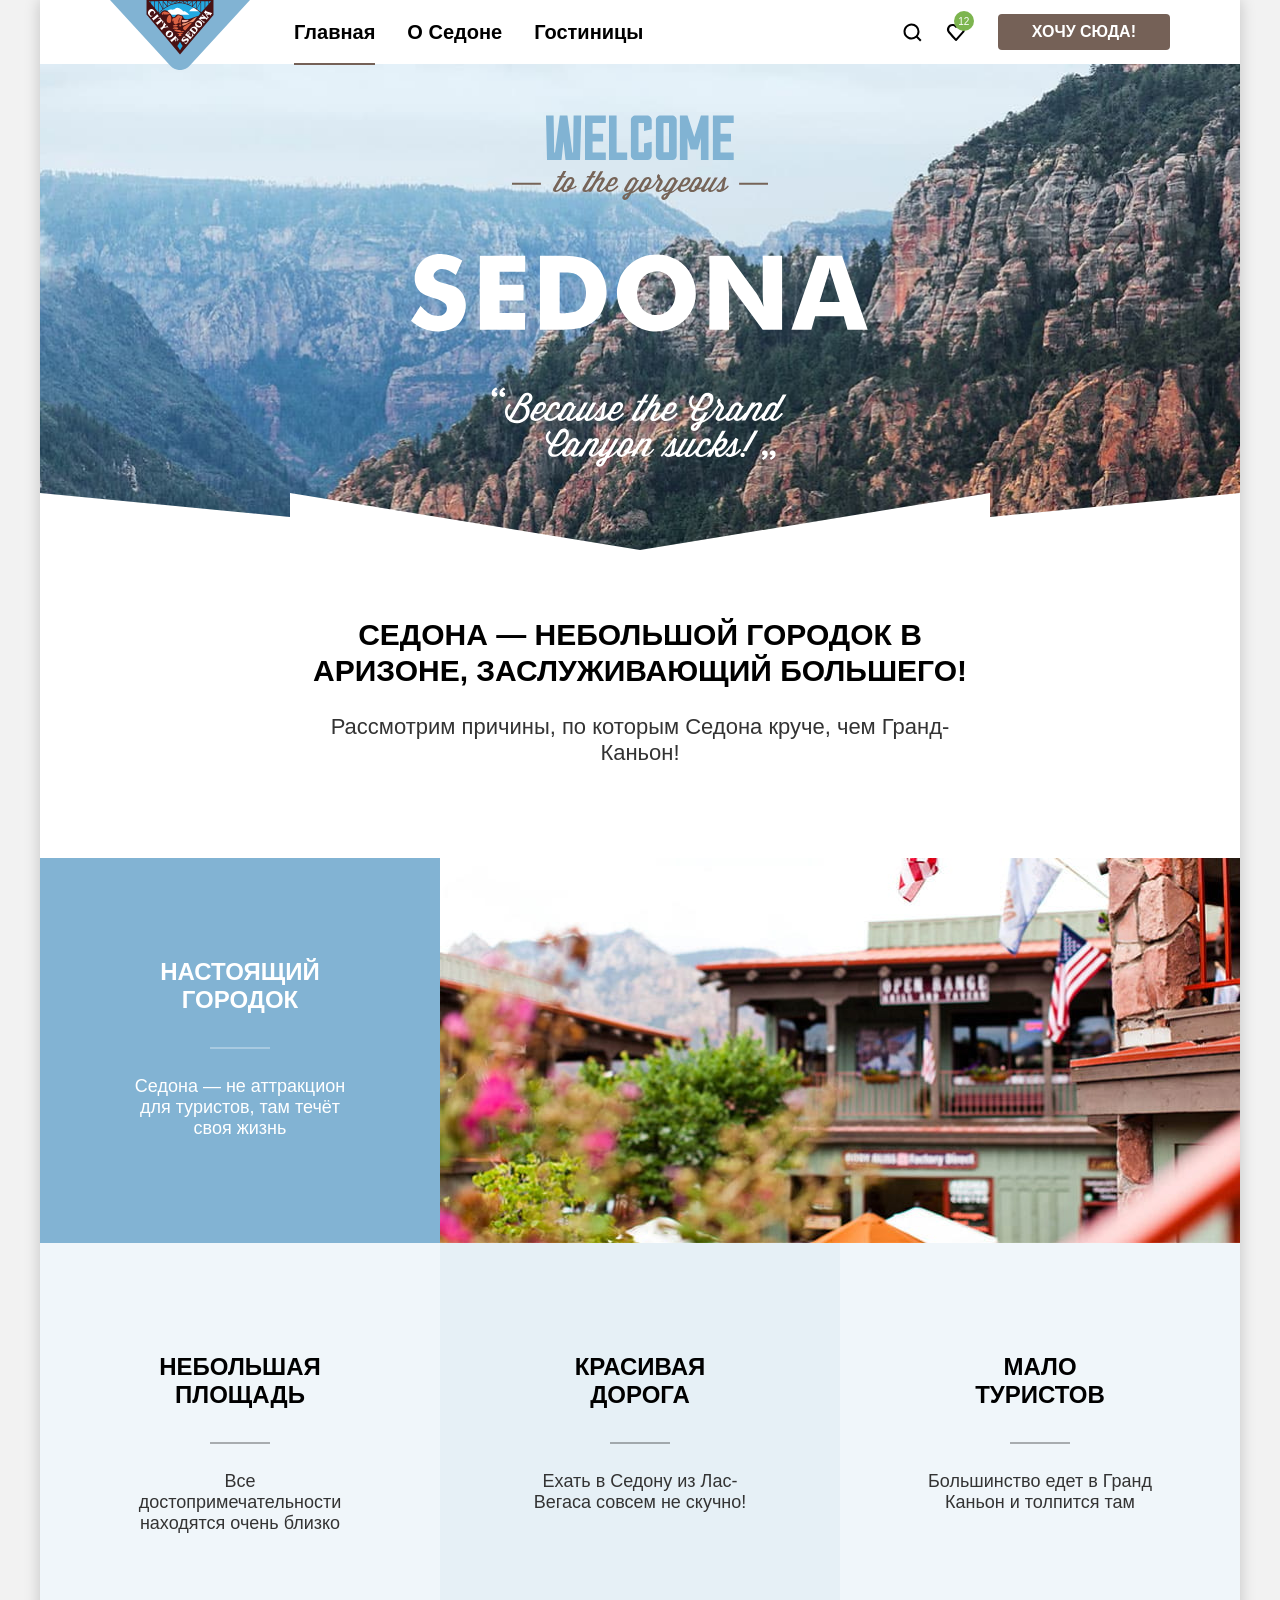
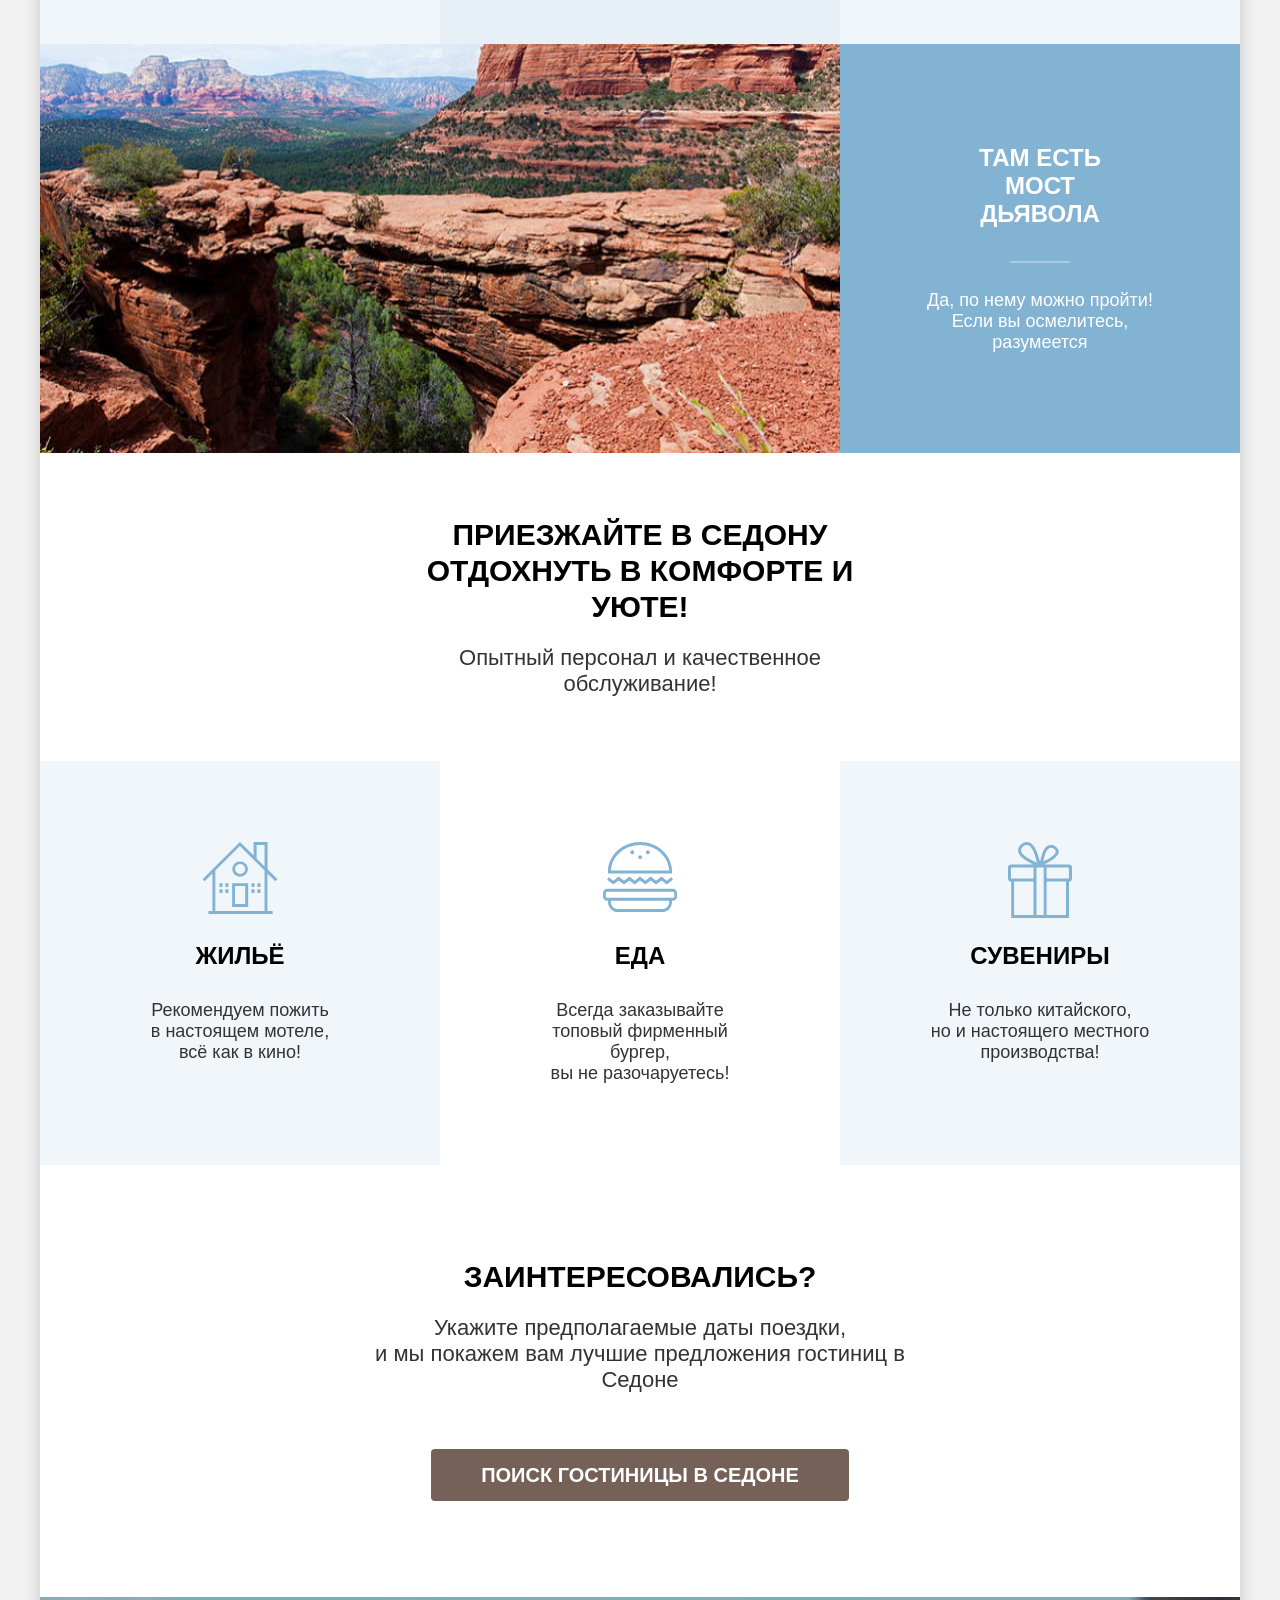
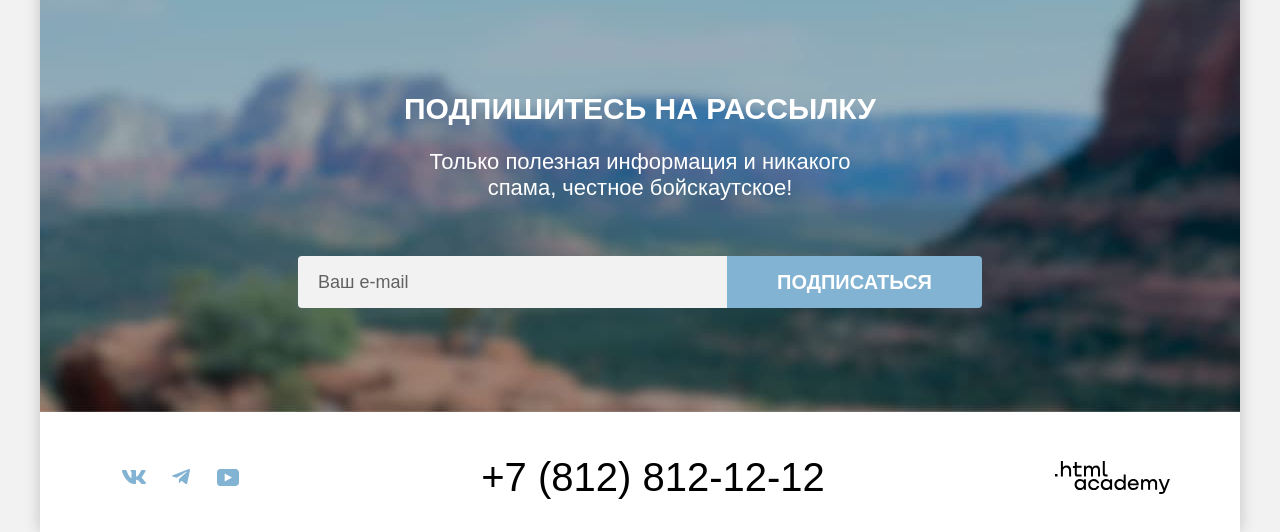
==== commit b22b3ea0: "Merge pull request #3 from dmitry-buyan/master" ====
--- a/index.html
+++ b/index.html
@@ -70,7 +70,7 @@
                 Седона — не аттракцион для туристов, там течёт своя жизнь
               </p>
             </div>
-            <img class="advantages-image" src="images/advantage_1.jpg" width="800" height="385" alt="Улица Седоны с магазином и американским флагом">
+            <img class="advantages-image" src="images/advantage-1.jpg" width="800" height="385" alt="Улица Седоны с магазином и американским флагом">
           </li>
           <li class="advantages-item">
             <h3 class="advantages-subtitle">Небольшая площадь</h3>
@@ -97,7 +97,7 @@
                 Да, по нему можно пройти! Если вы осмелитесь, разумеется
               </p>
             </div>
-            <img class="advantages-image" src="images/advantage_2.jpg" width="800" height="385" alt="Мост Дьявола в Седоне">
+            <img class="advantages-image" src="images/advantage-2.jpg" width="800" height="385" alt="Мост Дьявола в Седоне">
           </li>
         </ul>
       </section>
@@ -115,19 +115,19 @@
           <li class="services-item">
             <h3 class="services-subtitle services-subtitle-housing">Жильё</h3>
             <p class="services-description">
-              Рекомендуем пожить в настоящем мотеле, всё как в кино!
+              Рекомендуем пожить<br> в настоящем мотеле,<br> всё как в кино!
             </p>
           </li>
           <li class="services-item">
             <h3 class="services-subtitle services-subtitle-food">Еда</h3>
             <p class="services-description">
-              Всегда заказывайте топовый фирменный бургер, вы не разочаруетесь!
+              Всегда заказывайте<br> топовый фирменный бургер,<br> вы не разочаруетесь!
             </p>
           </li>
           <li class="services-item">
             <h3 class="services-subtitle services-subtitle-gift">Сувениры</h3>
             <p class="services-description">
-              Не только китайского, но и настоящего местного производства!
+              Не только китайского,<br> но и настоящего местного<br> производства!
             </p>
           </li>
         </ul>
@@ -192,7 +192,9 @@
         </li>
       </ul>
 
-      <a class="footer-phone" href="tel:+78128121212">+7 (812) 812-12-12</a>
+      <div class="footer-phone-wrapper">
+        <a class="footer-phone" href="tel:+78128121212">+7 (812) 812-12-12</a>
+      </div>
       <a class="footer-logo" href="https://htmlacademy.ru/intensive/htmlcss">
         <svg class="footer-logo-icon" role="img" aria-label="логотип HTML Academy" aria-hidden="true" focusable="false" xmlns="http://www.w3.org/2000/svg" width="115" height="33" fill="currentColor" viewBox="0 0 115 33">
           <path d="M0 12.9v2.6h2.5v-2.6zM11.6 4.5c-1.6 0-2.8.7-3.6 1.7h-.1V0h-2v15.5h2v-5.3c0-2.1 1.3-3.6 3.3-3.6 1.8 0 2.9 1.4 2.9 3.2v5.7h2V9.4c.1-3-1.8-4.9-4.5-4.9M26.6 4.8h-4.8V1.1h-2v3.8h-1.9v2h1.9v6c0 1.7 1 2.7 2.7 2.7h4.1v-2h-3.7c-.7 0-1.1-.4-1.1-1.1V6.8h4.8zM41.1 4.6c-1.6 0-2.9.8-3.5 2.1h-.1c-.6-1.2-1.8-2.1-3.4-2.1-1.4 0-2.5.8-3.1 1.8h-.1V4.8H29v10.6h2V10c0-2 1-3.5 2.6-3.5 1.5 0 2.4 1 2.4 2.6v6.3h2V9.8c0-2.4 1.4-3.3 2.6-3.3 1.5 0 2.4 1 2.4 2.6v6.3h2V8.9c.1-2.5-1.4-4.3-3.9-4.3M47.8 12.7c0 1.7 1 2.7 2.8 2.7h2v-2h-1.7c-.7 0-1.1-.4-1.1-1.1V0h-2zM28.9 19.7c-.9-1.1-2.2-1.8-3.9-1.8-3.1 0-5.4 2.3-5.4 5.6s2.3 5.6 5.4 5.6c1.8 0 3-.8 3.8-1.9h.1v1.6h2V18.2h-2zm-3.6 7.4c-2.2 0-3.6-1.6-3.6-3.6s1.4-3.6 3.6-3.6 3.6 1.6 3.6 3.6c0 1.9-1.4 3.6-3.6 3.6M44.2 22c-.5-2.4-2.6-4.1-5.4-4.1a5.4 5.4 0 0 0-5.6 5.6c0 3.1 2.2 5.6 5.6 5.6 2.8 0 4.9-1.8 5.4-4.2h-2.1a3.4 3.4 0 0 1-3.3 2.3c-2.2 0-3.6-1.6-3.6-3.6s1.4-3.6 3.6-3.6c1.6 0 2.8 1 3.3 2.2h2.1zM55.1 19.7c-.9-1.1-2.2-1.8-3.9-1.8-3.1 0-5.4 2.3-5.4 5.6s2.3 5.6 5.4 5.6c1.8 0 3-.8 3.8-1.9h.1v1.6h2V18.2h-2zm-3.6 7.4c-2.2 0-3.6-1.6-3.6-3.6s1.4-3.6 3.6-3.6 3.6 1.6 3.6 3.6c0 1.9-1.5 3.6-3.6 3.6M68.7 19.8c-.9-1.1-2.2-1.9-3.9-1.9-3.1 0-5.4 2.3-5.4 5.6s2.2 5.6 5.4 5.6c1.7 0 3-.8 3.8-1.8h.1v1.5h2V13.4h-2zm-3.6 7.3c-2.2 0-3.6-1.6-3.6-3.6s1.4-3.6 3.6-3.6 3.6 1.6 3.6 3.6c-.1 2-1.5 3.6-3.6 3.6M78.3 17.9c-3.3 0-5.5 2.5-5.5 5.6 0 3 2.1 5.6 5.5 5.6 2.5 0 4.5-1.3 5.2-3.6h-2.1c-.5 1-1.6 1.6-3 1.6-1.9 0-3.3-1.3-3.4-2.9h8.8c.2-3.6-2-6.3-5.5-6.3m0 1.9c1.7 0 3 1 3.3 2.6h-6.5c.3-1.5 1.5-2.6 3.2-2.6M98.2 17.9c-1.6 0-2.9.8-3.6 2h-.1c-.6-1.2-1.8-2-3.4-2-1.4 0-2.5.7-3.1 1.8v-1.5h-1.9v10.6h2v-5.4c0-2 1-3.4 2.6-3.5 1.5 0 2.4 1 2.4 2.6v6.3h2v-5.6c0-2.4 1.4-3.3 2.6-3.3 1.5 0 2.4 1 2.4 2.6v6.3h2v-6.5c.1-2.6-1.4-4.4-3.9-4.4M109.4 27l-3.6-8.9h-2.2l4.8 11.6c-.3.9-.7 1.2-1.7 1.2h-2.5v2h2.5c1.8 0 2.8-.8 3.5-2.6l4.7-12.2h-2.1z"/>
--- a/styles/styles.css
+++ b/styles/styles.css
@@ -26,7 +26,7 @@
   font-size: 18px;
   line-height: 21px;
   color: #333333;
-  background-color: #F2F2F2;
+  background-color: #f2f2f2;
   overflow-wrap: break-word;
 }
 
@@ -60,7 +60,7 @@
   line-height: 20px;
   font-weight: 700;
   text-align: center;
-  color: #FFFFFF;
+  color: #ffffff;
   background-color: #756157;
   text-transform: uppercase;
   text-decoration: none;
@@ -84,7 +84,7 @@
 }
 
 .button:focus-visible {
-  outline: 2px solid #68A2CA;
+  outline: 2px solid #68a2ca;
   outline-offset: -2px;
 }
 
@@ -104,7 +104,7 @@
   width: 1200px;
   min-height: 100%;
   margin: 0 auto;
-  background-color: #FFFFFF;
+  background-color: #ffffff;
   -webkit-box-shadow: 0 0 15px 0 rgba(0, 0, 0, 0.2);
   box-shadow: 0 0 15px 0 rgba(0, 0, 0, 0.2);
 }
@@ -131,7 +131,7 @@
 
 .logo:focus-visible {
   border-radius: 4px;
-  outline: 2px solid #68A2CA;
+  outline: 2px solid #68a2ca;
   outline-offset: -2px;
 }
 
@@ -199,7 +199,7 @@
 .main-nav-link:focus,
 .main-nav-link:focus-visible {
   border-radius: 4px;
-  outline: 2px solid #68A2CA;
+  outline: 2px solid #68a2ca;
 }
 
 .main-nav-link:active {
@@ -221,7 +221,7 @@
   -ms-grid-row-align: center;
   align-self: center;
   padding: 8px 34px;
-  color: #FFFFFF;
+  color: #ffffff;
 }
 
 .nav-menu {
@@ -314,8 +314,8 @@
   height: 20px;
   border-radius: 50%;
   font-size: 10px;
-  color: #FFFFFF;
-  background-color: #7DB54F;
+  color: #ffffff;
+  background-color: #7db54f;
 }
 
 .user-menu-button {
@@ -334,10 +334,10 @@
   padding-top: 51px;
   padding-bottom: 78px;
   text-align: center;
-  background-color: #82A0D3;
+  background-color: #82a0d3;
   background-image:
-    url("../images/hero_devider.svg"),
-    url("../images/hero_background.jpg");
+    url("../images/hero-devider.svg"),
+    url("../images/hero-background.jpg");
   background-size: 100% auto, cover;
   background-repeat: no-repeat;
   background-position:
@@ -402,12 +402,13 @@
 }
 
 .advantages-item-accent .advantages-subtitle {
-  color: #FFFFFF;
+  color: #ffffff;
 }
 
 .advantages-description {
-  max-width: 230px;
-  margin: 0;
+  max-width: 235px;
+  margin: 0;
+  overflow-wrap: break-word;
 }
 
 .advantages-list {
@@ -437,12 +438,12 @@
   row-gap: 10px;
   width: 400px;
   min-height: 385px;
-  padding: 110px 85px;
+  padding: 110px 80px;
   background-color: rgba(131, 179, 211, 0.12);
 }
 
 .advantages-item:nth-child(odd) {
-  background-color: rgba(131, 179, 211, 0.24);
+  background-color: rgba(131, 179, 211, 0.2);
 }
 
 .advantages-item.advantages-item-accent {
@@ -459,8 +460,8 @@
   -ms-flex-positive: 1;
   flex-grow: 1;
   padding: 0;
-  color: #FFFFFF;
-  background-color: #82B3D3;
+  color: #ffffff;
+  background-color: #82b3d3;
 }
 
 .advantages-item-column {
@@ -625,9 +626,9 @@
 .newsletter {
   padding: 94px 258px 104px;
   text-align: center;
-  color: #FFFFFF;
-  background-color: #82B3D3;
-  background-image: url("../images/subscribe_background.jpg");
+  color: #ffffff;
+  background-color: #323b40;
+  background-image: url("../images/subscribe-background.jpg");
   background-size: cover;
   background-repeat: no-repeat;
   background-position: center center;
@@ -663,19 +664,19 @@
   padding: 8px 50px;
   font-size: 20px;
   line-height: 36px;
-  background-color: #82B3D3;
+  background-color: #82b3d3;
   border-top-left-radius: 0;
   border-bottom-left-radius: 0;
 }
 
 .newsletter-button:hover,
 .newsletter-button:focus {
-  background-color: #68A2CA;
+  background-color: #68a2ca;
 }
 
 .newsletter-button:active {
   color: rgba(255, 255, 255, 0.3);
-  background-color: #82B3D3;
+  background-color: #82b3d3;
 }
 
 .newsletter-email-field {
@@ -686,7 +687,7 @@
   font: inherit;
   line-height: 24px;
   color: rgba(0, 0, 0, 0.6);
-  background-color: #F2F2F2;
+  background-color: #f2f2f2;
   border: none;
   border-radius: 4px;
   border-top-right-radius: 0;
@@ -697,12 +698,12 @@
 }
 
 .newsletter-email-field:hover {
-  background-color: #E5E5E5;
+  background-color: #e5e5e5;
 }
 
 .newsletter-email-field:focus {
-  background-color: #E5E5E5;
-  outline: 3px solid #83B3D3;
+  background-color: #e5e5e5;
+  outline: 3px solid #83b3d3;
   outline-offset: -3px;
 }
 
@@ -782,7 +783,7 @@
   align-items: center;
   width: 100%;
   height: 100%;
-  color: #83B3D3;
+  color: #83b3d3;
 }
 
 .social-icon {
@@ -793,16 +794,27 @@
 
 .social-link:hover .social-icon,
 .social-link:focus .social-icon{
-  color: #68A2CA;
+  color: #68a2ca;
 }
 
 .social-link:focus-visible {
   border-radius: 4px;
-  outline: 2px solid #68A2CA;
+  outline: 2px solid #68a2ca;
 }
 
 .social-link:active .social-icon {
   color: rgba(104, 162, 202, 0.3);
+}
+
+.footer-phone-wrapper {
+  display: -webkit-box;
+  display: -ms-flexbox;
+  display: flex;
+  -webkit-box-orient: vertical;
+  -webkit-box-direction: normal;
+  -ms-flex-direction: column;
+  flex-direction: column;
+  max-width: 350px;
 }
 
 .footer-phone {
@@ -822,7 +834,7 @@
 
 .footer-phone:focus-visible {
   border-radius: 4px;
-  outline: 2px solid #68A2CA;
+  outline: 2px solid #68a2ca;
 }
 
 .footer-phone:active {
@@ -848,7 +860,7 @@
 
 .footer-logo:focus-visible {
   border-radius: 4px;
-  outline: 2px solid #68A2CA;
+  outline: 2px solid #68a2ca;
 }
 
 .footer-logo:active .footer-logo-icon {
@@ -859,9 +871,9 @@
   padding-inline: 70px;
   padding-top: 35px;
   padding-bottom: 73px;
-  color: #FFFFFF;
-  background-color: #82B3D3;
-  background-image: url("../images/filter_background.jpg");
+  color: #ffffff;
+  background-color: #323b40;
+  background-image: url("../images/filter-background.jpg");
   background-size: cover;
   background-repeat: no-repeat;
   background-position: center center;
@@ -919,7 +931,7 @@
 .breadcrumbs-link:focus,
 .breadcrumbs-link:focus-visible {
   border-radius: 1px;
-  outline: 1px solid #68A2CA;
+  outline: 1px solid #68a2ca;
 }
 
 .breadcrumbs-link:active {
@@ -957,7 +969,7 @@
   margin-left: auto;
   -webkit-box-pack: justify;
   -ms-flex-pack: justify;
-  justify-content: space-between;
+  justify-content: flex-start;
 }
 
 .filter-title {
@@ -996,11 +1008,19 @@
   transition: opacity 0.25s ease-in-out;
 }
 
-.filter-label:hover {
+.filter-label:has(.filter-input:disabled) {
+  opacity: 0.2;
+}
+
+.filter-label:has(.filter-input:disabled):hover {
+  cursor: not-allowed;
+}
+
+.filter-label:not(:has(.filter-input:disabled)):hover {
   opacity: 0.6;
 }
 
-.filter-label:active {
+.filter-label:not(:has(.filter-input:disabled)):active {
   opacity: 0.3;
 }
 
@@ -1010,7 +1030,7 @@
   top: 50%;
   width: 20px;
   aspect-ratio: 1;
-  background-color: #FFFFFF;
+  background-color: #ffffff;
   -webkit-transform: translateY(-50%);
   -ms-transform: translateY(-50%);
   transform: translateY(-50%);
@@ -1023,7 +1043,7 @@
 .filter-input[type="radio"] + .filter-mark {
   width: 10px;
   aspect-ratio: 1;
-  border: 5px solid #FFFFFF;
+  border: 5px solid #ffffff;
   border-radius: 50%;
 }
 
@@ -1049,7 +1069,7 @@
 
 .filter-input[type="checkbox"]:focus-visible + .filter-mark,
 .filter-input[type="radio"]:focus-visible + .filter-mark {
-  outline: 3px solid #83B3D3;
+  outline: 3px solid #83b3d3;
 }
 
 .range-inputs {
@@ -1068,10 +1088,11 @@
   grid-column: 1 / -1;
   grid-row: 1 / -1;
   padding: 12px 40px 12px 20px;
+  font-family: inherit;
   font-weight: 700;
   font-size: 18px;
   line-height: 24px;
-  background-color: #F2F2F2;
+  background-color: #f2f2f2;
   border: none;
   border-radius: 4px;
   -webkit-transition:
@@ -1083,12 +1104,12 @@
 }
 
 .range-input:hover {
-  background-color: #E5E5E5;
+  background-color: #e5e5e5;
 }
 
 .range-input:focus {
-  background-color: #E5E5E5;
-  outline: 3px solid #83B3D3;
+  background-color: #e5e5e5;
+  outline: 3px solid #83b3d3;
   outline-offset: -3px;
 }
 
@@ -1140,7 +1161,7 @@
 
 .range-slider {
   position: relative;
-  margin-bottom: 8px;
+  margin-top: 48px;
 }
 
 .range-track {
@@ -1158,7 +1179,7 @@
 .range-progress {
   position: absolute;
   height: 4px;
-  background-color: #FFFFFF;
+  background-color: #ffffff;
   top: 50%;
   -webkit-transform: translateY(-50%);
   -ms-transform: translateY(-50%);
@@ -1170,7 +1191,7 @@
   top: 50%;
   width: 20px;
   aspect-ratio: 1;
-  background-color: #FFFFFF;
+  background-color: #ffffff;
   border: none;
   border-radius: 5px;
   outline: none;
@@ -1188,13 +1209,13 @@
 .range-control:focus {
   -webkit-box-shadow: 0 4px 10px rgba(0, 0, 0, 0.25);
   box-shadow: 0 4px 10px rgba(0, 0, 0, 0.25);
-  outline: 3px solid #83B3D3;
+  outline: 3px solid #83b3d3;
 }
 
 .range-control:active {
   -webkit-box-shadow: 0 7px 15px rgba(0, 0, 0, 0.4);
   box-shadow: 0 7px 15px rgba(0, 0, 0, 0.4);
-  outline: 2px solid #83B3D3;
+  outline: 2px solid #83b3d3;
 }
 
 .range-control-min {
@@ -1214,6 +1235,9 @@
   -ms-flex-direction: column;
   flex-direction: column;
   -ms-flex-preferred-size: 190px;
+  -webkit-box-pack: start;
+  -ms-flex-pack: start;
+  justify-content: flex-start;
   flex-basis: 190px;
   -webkit-column-gap: 16px;
   -moz-column-gap: 16px;
@@ -1222,12 +1246,12 @@
 }
 
 .filter-submit {
-  background-color: #82B3D3;
+  background-color: #82b3d3;
 }
 
 .filter-submit:hover,
 .filter-submit:focus {
-  background-color: #68A2CA;
+  background-color: #68a2ca;
 }
 
 .filter-submit:focus-visible {
@@ -1236,11 +1260,11 @@
 
 .filter-submit:active {
   color: rgba(255, 255, 255, 0.3);
-  background-color: #82B3D3;
+  background-color: #82b3d3;
 }
 
 .filter-reset {
-  margin-top: auto;
+  margin-top: 32px;
   background-color: transparent;
   -webkit-transition:
     background-color 0.25s ease-in-out,
@@ -1260,8 +1284,8 @@
 }
 
 .filter-reset:focus {
-  color: #FFFFFF;
-  outline: 3px solid #83B3D3;
+  color: #ffffff;
+  outline: 3px solid #83b3d3;
 }
 
 .filter-reset:active {
@@ -1280,23 +1304,27 @@
   padding: 49px 70px 60px 70px;
 }
 
+.catalog-sorting-panel {
+  display: -webkit-box;
+  display: -ms-flexbox;
+  display: flex;
+  -webkit-box-align: center;
+  -ms-flex-align: center;
+  align-items: center;
+  -webkit-column-gap: 70px;
+  -moz-column-gap: 70px;
+  column-gap: 70px;
+}
+
 .catalog-result {
-  margin: 0;
-  margin-right: 200px;
+  min-width: 340px;
+  margin: 0;
+  margin-right: auto;
   font-size: 30px;
   line-height: 36px;
   font-weight: 700;
   text-transform: uppercase;
   color: #000000;
-}
-
-.catalog-sorting-panel {
-  display: -webkit-box;
-  display: -ms-flexbox;
-  display: flex;
-  -webkit-box-align: center;
-  -ms-flex-align: center;
-  align-items: center;
 }
 
 .catalog-sort {
@@ -1308,10 +1336,10 @@
   font-family: inherit;
   font-size: inherit;
   line-height: inherit;
-  border: 2px solid #E5E5E5;
+  border: 2px solid #e5e5e5;
   border-radius: 4px;
   color: inherit;
-  background-color: #FFFFFF;
+  background-color: #ffffff;
   background-image: url("../images/icons/chevron-down.svg");
   background-repeat: no-repeat;
   background-position: right 18px center;
@@ -1327,11 +1355,11 @@
 
 .catalog-sort:hover,
 .catalog-sort:focus {
-  border-color: #68A2CA;
+  border-color: #68a2ca;
 }
 
 .catalog-sort:focus {
-  border-color: #68A2CA;
+  border-color: #68a2ca;
   outline: none;
 }
 
@@ -1348,8 +1376,9 @@
   display: flex;
   -webkit-column-gap: 8px;
   -moz-column-gap: 8px;
+  -ms-flex-wrap: wrap;
+  flex-wrap: wrap;
   column-gap: 8px;
-  margin-left: auto;
 }
 
 .view-button {
@@ -1357,7 +1386,7 @@
   box-sizing: border-box;
   width: 48px;
   aspect-ratio: 1;
-  border: 2px solid #E5E5E5;
+  border: 2px solid #e5e5e5;
   border-radius: 4px;
   background-repeat: no-repeat;
   background-position: center;
@@ -1376,7 +1405,7 @@
 
 .view-button:focus {
   outline: none;
-  border-color: #68A2CA;
+  border-color: #68a2ca;
 }
 
 .view-button-tile {
@@ -1401,7 +1430,7 @@
   margin-bottom: 40px;
   padding: 41px 0;
   list-style: none;
-  border-bottom: 1px solid #E5E5E5;
+  border-bottom: 1px solid #e5e5e5;
 }
 
 .hotel-card {
@@ -1417,7 +1446,7 @@
   row-gap: 16px;
   padding: 20px;
   border-radius: 4px;
-  outline: 1px solid #E5E5E5;
+  outline: 1px solid #e5e5e5;
 }
 
 .hotel-card > *:nth-child(1) {
@@ -1447,7 +1476,7 @@
 .hotel-link:focus,
 .hotel-link:focus-visible {
   border-radius: 4px;
-  outline: 3px solid #68A2CA;
+  outline: 3px solid #68a2ca;
   outline-offset: 0;
 }
 
@@ -1468,30 +1497,30 @@
 }
 
 .hotel-favorite {
-  background-color: #82B3D3;
+  background-color: #82b3d3;
 }
 
 .hotel-favorite:hover,
 .hotel-favorite:focus {
-  background-color: #68A2CA;
+  background-color: #68a2ca;
 }
 .hotel-favorite:active {
   color: rgba(255, 255, 255, 0.3);
-  background-color: #82B3D3;
+  background-color: #82b3d3;
 }
 
 .hotel-favorite-added {
-  background-color: #7DB54F;
+  background-color: #7db54f;
 }
 
 .hotel-favorite-added:hover,
 .hotel-favorite-added:focus {
-  background-color: #6C9E42;
+  background-color: #6c9e42;
 }
 
 .hotel-favorite-added:active {
   color: rgba(255, 255, 255, 0.3);
-  background-color: #7DB54F;
+  background-color: #7db54f;
 }
 
 .hotel-stars {
@@ -1568,7 +1597,7 @@
   -ms-flex-item-align: center;
   -ms-grid-row-align: center;
   align-self: center;
-  background-color: #F2F2F2;
+  background-color: #f2f2f2;
   border-radius: 4px;
 }
 
@@ -1616,11 +1645,11 @@
   font-size: 20px;
   line-height: 36px;
   font-weight: 700;
-  color: #FFFFFF;
+  color: #ffffff;
   text-decoration: none;
-  border: 1px solid #82B3D3;
+  border: 1px solid #82b3d3;
   border-radius: 4px;
-  background-color: #82B3D3;
+  background-color: #82b3d3;
   -webkit-transition:
     background-color 0.25s ease-in-out,
     color 0.25s ease-in-out,
@@ -1637,20 +1666,20 @@
 
 .pagination-link:hover,
 .pagination-link:focus {
-  background-color: #68A2CA;
-  border: 1px solid #82B3D3;
+  background-color: #68a2ca;
+  border: 1px solid #82b3d3;
   outline: none;
 }
 
 .pagination-link:active {
   color: rgba(255, 255, 255, 0.3);
-  background-color: #82B3D3;
+  background-color: #82b3d3;
 }
 
 .pagination-current .pagination-link {
   border: none;
   color: #000000;
-  background-color: #F2F2F2;
+  background-color: #f2f2f2;
 }
 
 .catalog-newsletter {
@@ -1664,8 +1693,8 @@
 }
 
 .button:disabled {
-  color: #FFFFFF;
-  background-color: #E5E5E5;
+  color: #ffffff;
+  background-color: #e5e5e5;
   cursor: default;
 }
 
@@ -1693,12 +1722,12 @@
 }
 
 .modal[open]::-webkit-backdrop {
-  background-color: #F2F2F2;
+  background-color: #f2f2f2;
   opacity: 0.8;
 }
 
 .modal[open]::backdrop {
-  background-color: #F2F2F2;
+  background-color: #f2f2f2;
   opacity: 0.8;
 }
 
@@ -1710,7 +1739,7 @@
   margin: auto;
   padding: 64px 70px;
   border-radius: 30px;
-  background-color: #FFFFFF;
+  background-color: #ffffff;
   -webkit-box-shadow: 0 25px 50px rgba(0, 0, 0, 0.15);
   box-shadow: 0 25px 50px rgba(0, 0, 0, 0.15);
 }
@@ -1724,7 +1753,7 @@
   border: none;
   outline: none;
   border-radius: 50%;
-  background-color: #F2F2F2;
+  background-color: #f2f2f2;
   -webkit-transition: background-color 0.25s ease-in-out;
   -o-transition: background-color 0.25s ease-in-out;
   transition: background-color 0.25s ease-in-out;
@@ -1732,19 +1761,19 @@
 }
 
 .modal-close-button:hover {
-  background-color: #E5E5E5;
+  background-color: #e5e5e5;
 }
 
 .modal-close-button:focus {
-  background-color: #F2F2F2;
+  background-color: #f2f2f2;
 }
 
 .modal-close-button:focus-visible {
-  outline: 3px solid #83B3D3;
+  outline: 3px solid #83b3d3;
 }
 
 .modal-close-button:active {
-  background-color: #E5E5E5;
+  background-color: #e5e5e5;
   outline: none;
 }
 
@@ -1873,7 +1902,7 @@
   max-width: 100%;
   padding: 12px 50px 12px 20px;
   color: #000000;
-  background-color: #F2F2F2;
+  background-color: #f2f2f2;
   border: none;
   border-radius: 4px;
   font-family: "PT Sans", sans-serif;
@@ -1912,7 +1941,7 @@
 .modal-amount-input:focus-visible,
 .modal-date-input:active:focus,
 .modal-date-button:focus-visible {
-  outline: 3px solid #68A2CA;
+  outline: 3px solid #68a2ca;
   outline-offset: -3px;
 }
 
@@ -1935,12 +1964,12 @@
 
 .modal-field-count .modal-amount-input:hover,
 .modal-field-count .modal-amount-input:focus {
-  background-color: #E5E5E5;
+  background-color: #e5e5e5;
 }
 
 .modal-field-count .modal-amount-input:focus {
   border-radius: 4px;
-  outline: 3px solid #83B3D3;
+  outline: 3px solid #83b3d3;
   outline-offset: -3px;
 }
 
@@ -1965,12 +1994,12 @@
 }
 
 .modal-date-input:hover {
-  background-color: #E5E5E5;
+  background-color: #e5e5e5;
 }
 
 .modal-date-input:focus {
-  background-color: #E5E5E5;
-  outline: 3px solid #83B3D3;
+  background-color: #e5e5e5;
+  outline: 3px solid #83b3d3;
 }
 
 .modal-message {
@@ -1983,12 +2012,12 @@
 }
 
 .modal-message-error {
-  color: #FF5757;
+  color: #ff5757;
 }
 
 .modal-field:hover .modal-date-input,
 .modal-field:focus-within .modal-date-input {
-  background-color: #E5E5E5;
+  background-color: #e5e5e5;
 }
 
 .modal-counter-button {
@@ -2005,7 +2034,7 @@
   height: 100%;
   padding: 0;
   border: none;
-  background-color: #F2F2F2;
+  background-color: #f2f2f2;
   background-repeat: no-repeat;
   background-position: center;
   cursor: pointer;
@@ -2021,7 +2050,7 @@
 }
 
 .modal-counter-button:focus-visible {
-  outline: 3px solid #83B3D3;
+  outline: 3px solid #83b3d3;
 }
 
 .modal-counter-button:active {
@@ -2056,17 +2085,17 @@
   padding: 18px 24px;
   font-size: 20px;
   line-height: 24px;
-  background-color: #83B3D3;
+  background-color: #83b3d3;
   border-radius: 10px;
 }
 
 .modal-submit-button:hover,
 .modal-submit-button:focus {
-  background-color: #68A2CA;
+  background-color: #68a2ca;
 }
 
 .modal-submit-button:active {
-  background-color: #83B3D3;
+  background-color: #83b3d3;
 }
 
 .tooltip {
@@ -2084,7 +2113,7 @@
 }
 
 .tooltip-toggle:focus {
-  outline: 3px solid #83B3D3;
+  outline: 3px solid #83b3d3;
 
 }
 
@@ -2109,7 +2138,7 @@
   line-height: 20px;
   font-weight: 400;
   text-transform: none;
-  color: #FFFFFF;
+  color: #ffffff;
   background-color: #333333;
   -webkit-box-shadow: 0 15px 30px rgba(0, 0, 0, 0.3);
   box-shadow: 0 15px 30px rgba(0, 0, 0, 0.3);
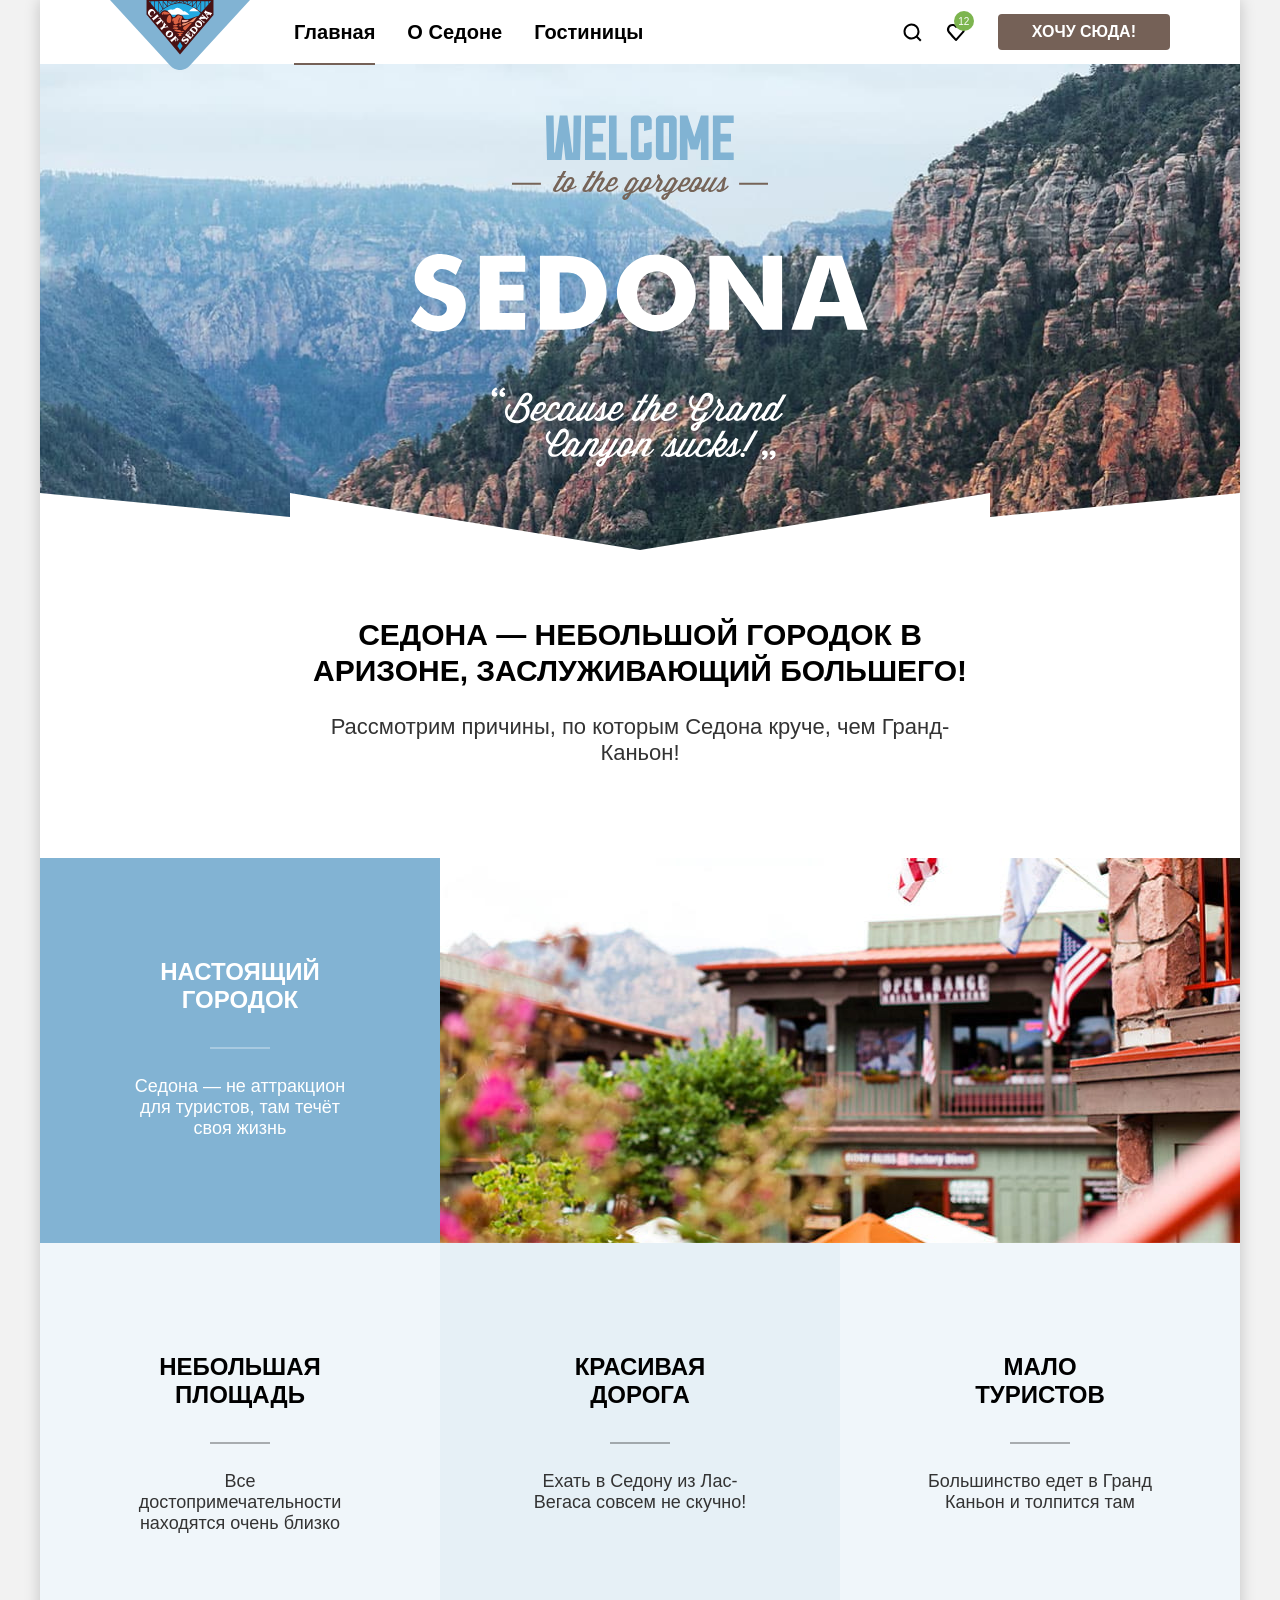
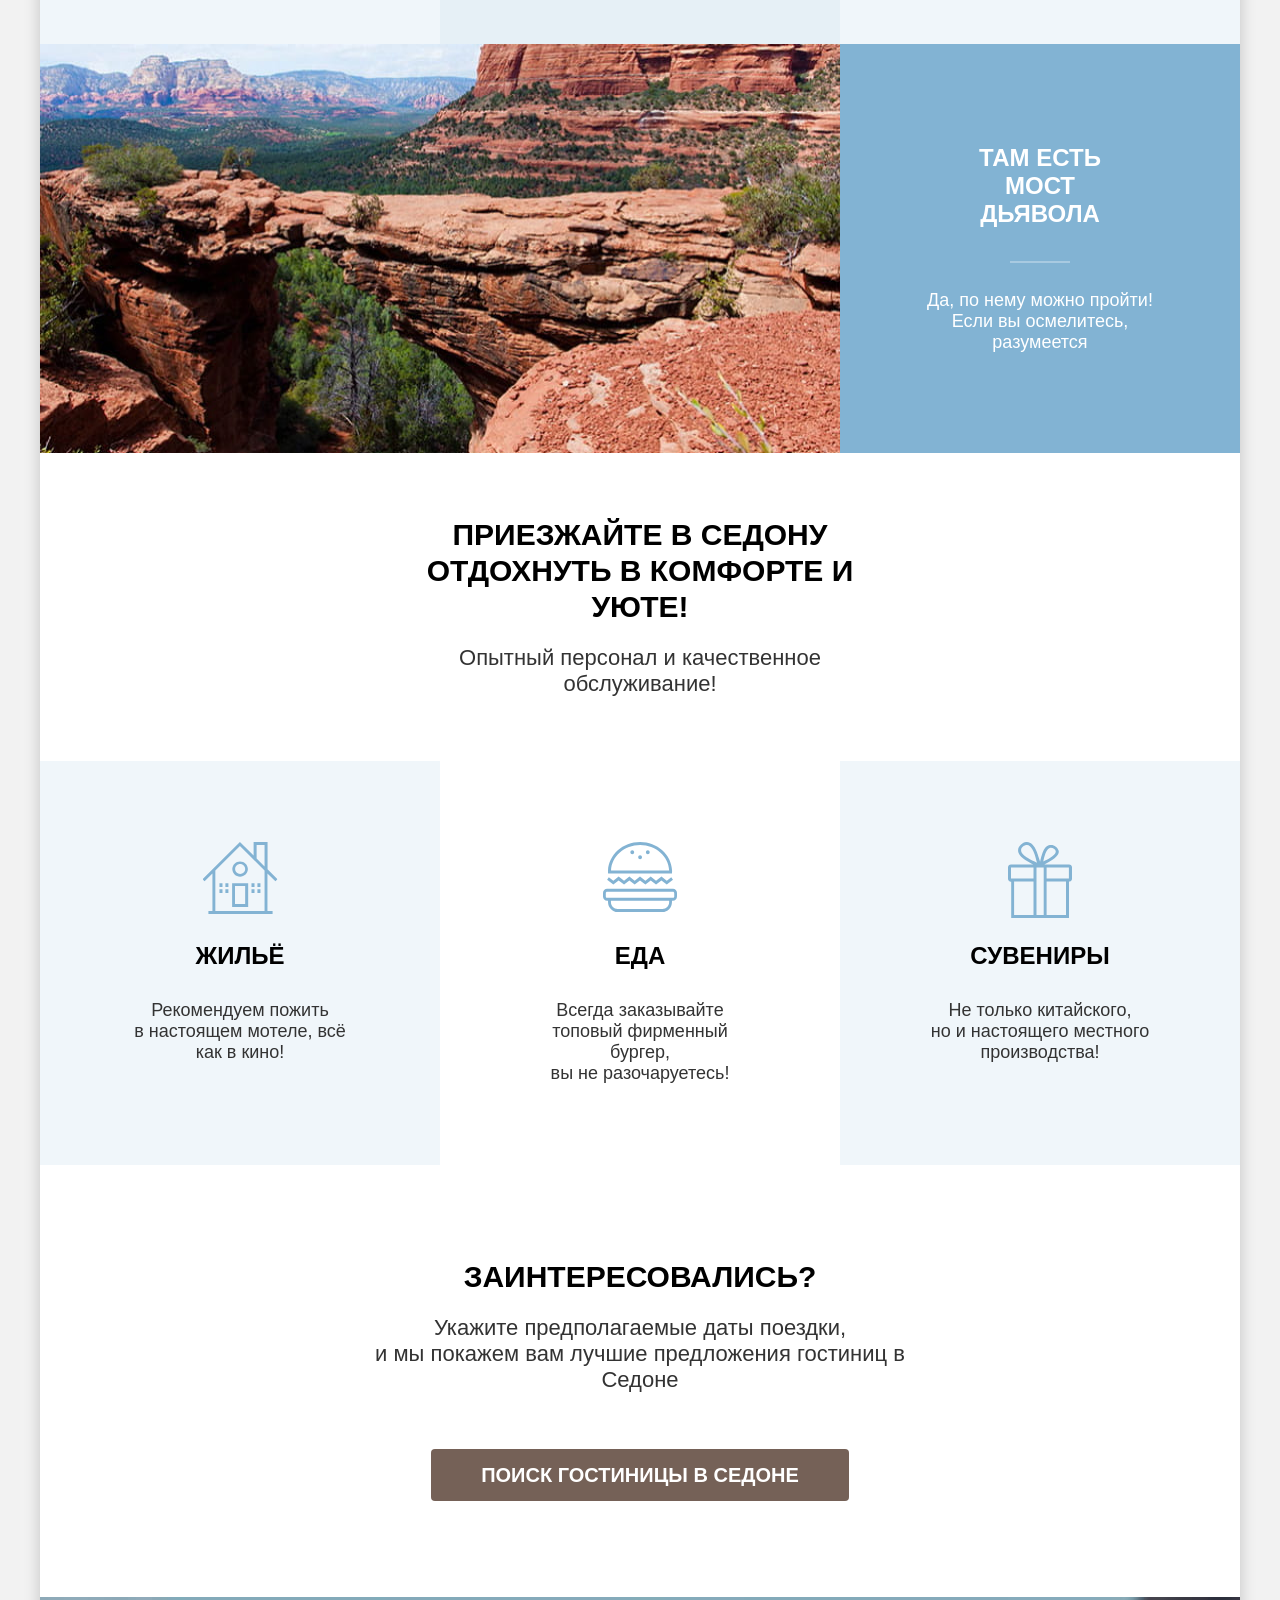
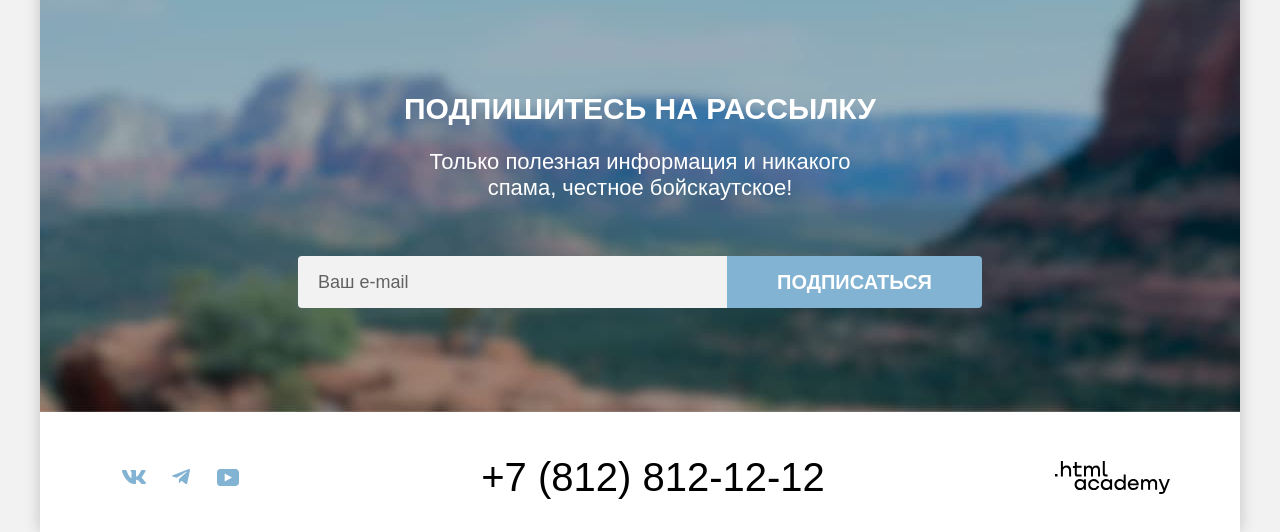
==== commit 26b043a7: "Делает финальные правки по результатам проверки" ====
--- a/index.html
+++ b/index.html
@@ -67,7 +67,7 @@
             <div class="advantages-item-column">
               <h3 class="advantages-subtitle">Настоящий городок</h3>
               <p class="advantages-description">
-                Седона — не аттракцион для туристов, там течёт своя жизнь
+                Седона&nbsp;&mdash; не&nbsp;аттракцион для туристов, там течёт своя жизнь
               </p>
             </div>
             <img class="advantages-image" src="images/advantage-1.jpg" width="800" height="385" alt="Улица Седоны с магазином и американским флагом">
@@ -81,20 +81,20 @@
           <li class="advantages-item">
             <h3 class="advantages-subtitle">Красивая дорога</h3>
             <p class="advantages-description">
-              Ехать в Седону из Лас-Вегаса совсем не скучно!
+              Ехать в&nbsp;Седону из&nbsp;Лас-Вегаса совсем не&nbsp;скучно!
             </p>
           </li>
           <li class="advantages-item">
             <h3 class="advantages-subtitle">Мало туристов</h3>
             <p class="advantages-description">
-              Большинство едет в Гранд Каньон и толпится там
+              Большинство едет в&nbsp;Гранд Каньон и&nbsp;толпится там
             </p>
           </li>
           <li class="advantages-item advantages-item-accent">
             <div class="advantages-item-column advantages-item-column-reverse">
               <h3 class="advantages-subtitle">Там есть мост дьявола</h3>
               <p class="advantages-description">
-                Да, по нему можно пройти! Если вы осмелитесь, разумеется
+                Да, по&nbsp;нему можно пройти! Если вы&nbsp;осмелитесь, разумеется
               </p>
             </div>
             <img class="advantages-image" src="images/advantage-2.jpg" width="800" height="385" alt="Мост Дьявола в Седоне">
@@ -115,19 +115,21 @@
           <li class="services-item">
             <h3 class="services-subtitle services-subtitle-housing">Жильё</h3>
             <p class="services-description">
-              Рекомендуем пожить<br> в настоящем мотеле,<br> всё как в кино!
+              Рекомендуем пожить в&nbsp;настоящем мотеле,
+              всё как в&nbsp;кино!
             </p>
           </li>
           <li class="services-item">
             <h3 class="services-subtitle services-subtitle-food">Еда</h3>
             <p class="services-description">
-              Всегда заказывайте<br> топовый фирменный бургер,<br> вы не разочаруетесь!
+              Всегда заказывайте топовый фирменный бургер, вы&nbsp;не&nbsp;разочаруетесь!
             </p>
           </li>
           <li class="services-item">
             <h3 class="services-subtitle services-subtitle-gift">Сувениры</h3>
             <p class="services-description">
-              Не только китайского,<br> но и настоящего местного<br> производства!
+              Не&nbsp;только китайского,
+              но&nbsp;и&nbsp;настоящего местного производства!
             </p>
           </li>
         </ul>
--- a/styles/styles.css
+++ b/styles/styles.css
@@ -67,15 +67,12 @@
   border: none;
   border-radius: 4px;
   cursor: pointer;
-  -webkit-transition:
-    background-color 0.25s ease-in-out,
-    color 0.25s ease-in-out;
-  -o-transition:
-    background-color 0.25s ease-in-out,
-    color 0.25s ease-in-out;
-  transition:
-    background-color 0.25s ease-in-out,
-    color 0.25s ease-in-out;
+  -webkit-transition: background-color 0.25s ease-in-out,
+  color 0.25s ease-in-out;
+  -o-transition: background-color 0.25s ease-in-out,
+  color 0.25s ease-in-out;
+  transition: background-color 0.25s ease-in-out,
+  color 0.25s ease-in-out;
 }
 
 .button:hover,
@@ -246,18 +243,15 @@
 
 .user-menu-link {
   padding: 25px 15px;
-  -webkit-transition:
-    background-color 0.25s ease-in-out,
-    color 0.25s ease-in-out,
-    opacity 0.25s ease-in-out;
-  -o-transition:
-    background-color 0.25s ease-in-out,
-    color 0.25s ease-in-out,
-    opacity 0.25s ease-in-out;
-  transition:
-    background-color 0.25s ease-in-out,
-    color 0.25s ease-in-out,
-    opacity 0.25s ease-in-out;
+  -webkit-transition: background-color 0.25s ease-in-out,
+  color 0.25s ease-in-out,
+  opacity 0.25s ease-in-out;
+  -o-transition: background-color 0.25s ease-in-out,
+  color 0.25s ease-in-out,
+  opacity 0.25s ease-in-out;
+  transition: background-color 0.25s ease-in-out,
+  color 0.25s ease-in-out,
+  opacity 0.25s ease-in-out;
   -ms-flex-item-align: center;
   -ms-grid-row-align: center;
   align-self: center;
@@ -335,14 +329,12 @@
   padding-bottom: 78px;
   text-align: center;
   background-color: #82a0d3;
-  background-image:
-    url("../images/hero-devider.svg"),
-    url("../images/hero-background.jpg");
+  background-image: url("../images/hero-devider.svg"),
+  url("../images/hero-background.jpg");
   background-size: 100% auto, cover;
   background-repeat: no-repeat;
-  background-position:
-    center bottom,
-    center top;
+  background-position: center bottom,
+  center top;
 }
 
 .advantages {
@@ -793,7 +785,7 @@
 }
 
 .social-link:hover .social-icon,
-.social-link:focus .social-icon{
+.social-link:focus .social-icon {
   color: #68a2ca;
 }
 
@@ -1095,12 +1087,9 @@
   background-color: #f2f2f2;
   border: none;
   border-radius: 4px;
-  -webkit-transition:
-    background-color 0.25s ease-in-out;
-  -o-transition:
-    background-color 0.25s ease-in-out;
-  transition:
-    background-color 0.25s ease-in-out;
+  -webkit-transition: background-color 0.25s ease-in-out;
+  -o-transition: background-color 0.25s ease-in-out;
+  transition: background-color 0.25s ease-in-out;
 }
 
 .range-input:hover {
@@ -1266,15 +1255,12 @@
 .filter-reset {
   margin-top: 32px;
   background-color: transparent;
-  -webkit-transition:
-    background-color 0.25s ease-in-out,
-    color 0.25s ease-in-out;
-  -o-transition:
-    background-color 0.25s ease-in-out,
-    color 0.25s ease-in-out;
-  transition:
-    background-color 0.25s ease-in-out,
-    color 0.25s ease-in-out;
+  -webkit-transition: background-color 0.25s ease-in-out,
+  color 0.25s ease-in-out;
+  -o-transition: background-color 0.25s ease-in-out,
+  color 0.25s ease-in-out;
+  transition: background-color 0.25s ease-in-out,
+  color 0.25s ease-in-out;
 }
 
 .filter-reset:hover,
@@ -1328,6 +1314,8 @@
 }
 
 .catalog-sort {
+  -ms-flex-negative: 0;
+  flex-shrink: 0;
   -webkit-box-sizing: border-box;
   box-sizing: border-box;
   width: 292px;
@@ -1371,6 +1359,9 @@
 }
 
 .catalog-view {
+  width: 160px;
+  -ms-flex-negative: 0;
+  flex-shrink: 0;
   display: -webkit-box;
   display: -ms-flexbox;
   display: flex;
@@ -1378,7 +1369,7 @@
   -moz-column-gap: 8px;
   -ms-flex-wrap: wrap;
   flex-wrap: wrap;
-  column-gap: 8px;
+  gap: 8px;
 }
 
 .view-button {
@@ -1504,6 +1495,7 @@
 .hotel-favorite:focus {
   background-color: #68a2ca;
 }
+
 .hotel-favorite:active {
   color: rgba(255, 255, 255, 0.3);
   background-color: #82b3d3;
@@ -1533,58 +1525,48 @@
 }
 
 .hotel-stars-1 {
-  background-image:
-    url("../images/icons/star.svg");
-  background-position:
-    0 0;
+  background-image: url("../images/icons/star.svg");
+  background-position: 0 0;
 }
 
 .hotel-stars-2 {
-  background-image:
-    url("../images/icons/star.svg"),
-    url("../images/icons/star.svg");
-  background-position:
-    0 0,
-    24px 0;
+  background-image: url("../images/icons/star.svg"),
+  url("../images/icons/star.svg");
+  background-position: 0 0,
+  24px 0;
 }
 
 .hotel-stars-3 {
-  background-image:
-    url("../images/icons/star.svg"),
-    url("../images/icons/star.svg"),
-    url("../images/icons/star.svg");
-  background-position:
-    0 0,
-    24px 0,
-    48px 0;
+  background-image: url("../images/icons/star.svg"),
+  url("../images/icons/star.svg"),
+  url("../images/icons/star.svg");
+  background-position: 0 0,
+  24px 0,
+  48px 0;
 }
 
 .hotel-stars-4 {
-  background-image:
-    url("../images/icons/star.svg"),
-    url("../images/icons/star.svg"),
-    url("../images/icons/star.svg"),
-    url("../images/icons/star.svg");
-  background-position:
-    0 0,
-    24px 0,
-    48px 0,
-    72px 0;
+  background-image: url("../images/icons/star.svg"),
+  url("../images/icons/star.svg"),
+  url("../images/icons/star.svg"),
+  url("../images/icons/star.svg");
+  background-position: 0 0,
+  24px 0,
+  48px 0,
+  72px 0;
 }
 
 .hotel-stars-5 {
-  background-image:
-    url("../images/icons/star.svg"),
-    url("../images/icons/star.svg"),
-    url("../images/icons/star.svg"),
-    url("../images/icons/star.svg"),
-    url("../images/icons/star.svg");
-  background-position:
-    0 0,
-    24px 0,
-    48px 0,
-    72px 0,
-    96px 0;
+  background-image: url("../images/icons/star.svg"),
+  url("../images/icons/star.svg"),
+  url("../images/icons/star.svg"),
+  url("../images/icons/star.svg"),
+  url("../images/icons/star.svg");
+  background-position: 0 0,
+  24px 0,
+  48px 0,
+  72px 0,
+  96px 0;
 }
 
 .hotel-rating {
@@ -1650,18 +1632,15 @@
   border: 1px solid #82b3d3;
   border-radius: 4px;
   background-color: #82b3d3;
-  -webkit-transition:
-    background-color 0.25s ease-in-out,
-    color 0.25s ease-in-out,
-    border-color 0.25s ease-in-out;
-  -o-transition:
-    background-color 0.25s ease-in-out,
-    color 0.25s ease-in-out,
-    border-color 0.25s ease-in-out;
-  transition:
-    background-color 0.25s ease-in-out,
-    color 0.25s ease-in-out,
-    border-color 0.25s ease-in-out;
+  -webkit-transition: background-color 0.25s ease-in-out,
+  color 0.25s ease-in-out,
+  border-color 0.25s ease-in-out;
+  -o-transition: background-color 0.25s ease-in-out,
+  color 0.25s ease-in-out,
+  border-color 0.25s ease-in-out;
+  transition: background-color 0.25s ease-in-out,
+  color 0.25s ease-in-out,
+  border-color 0.25s ease-in-out;
 }
 
 .pagination-link:hover,
